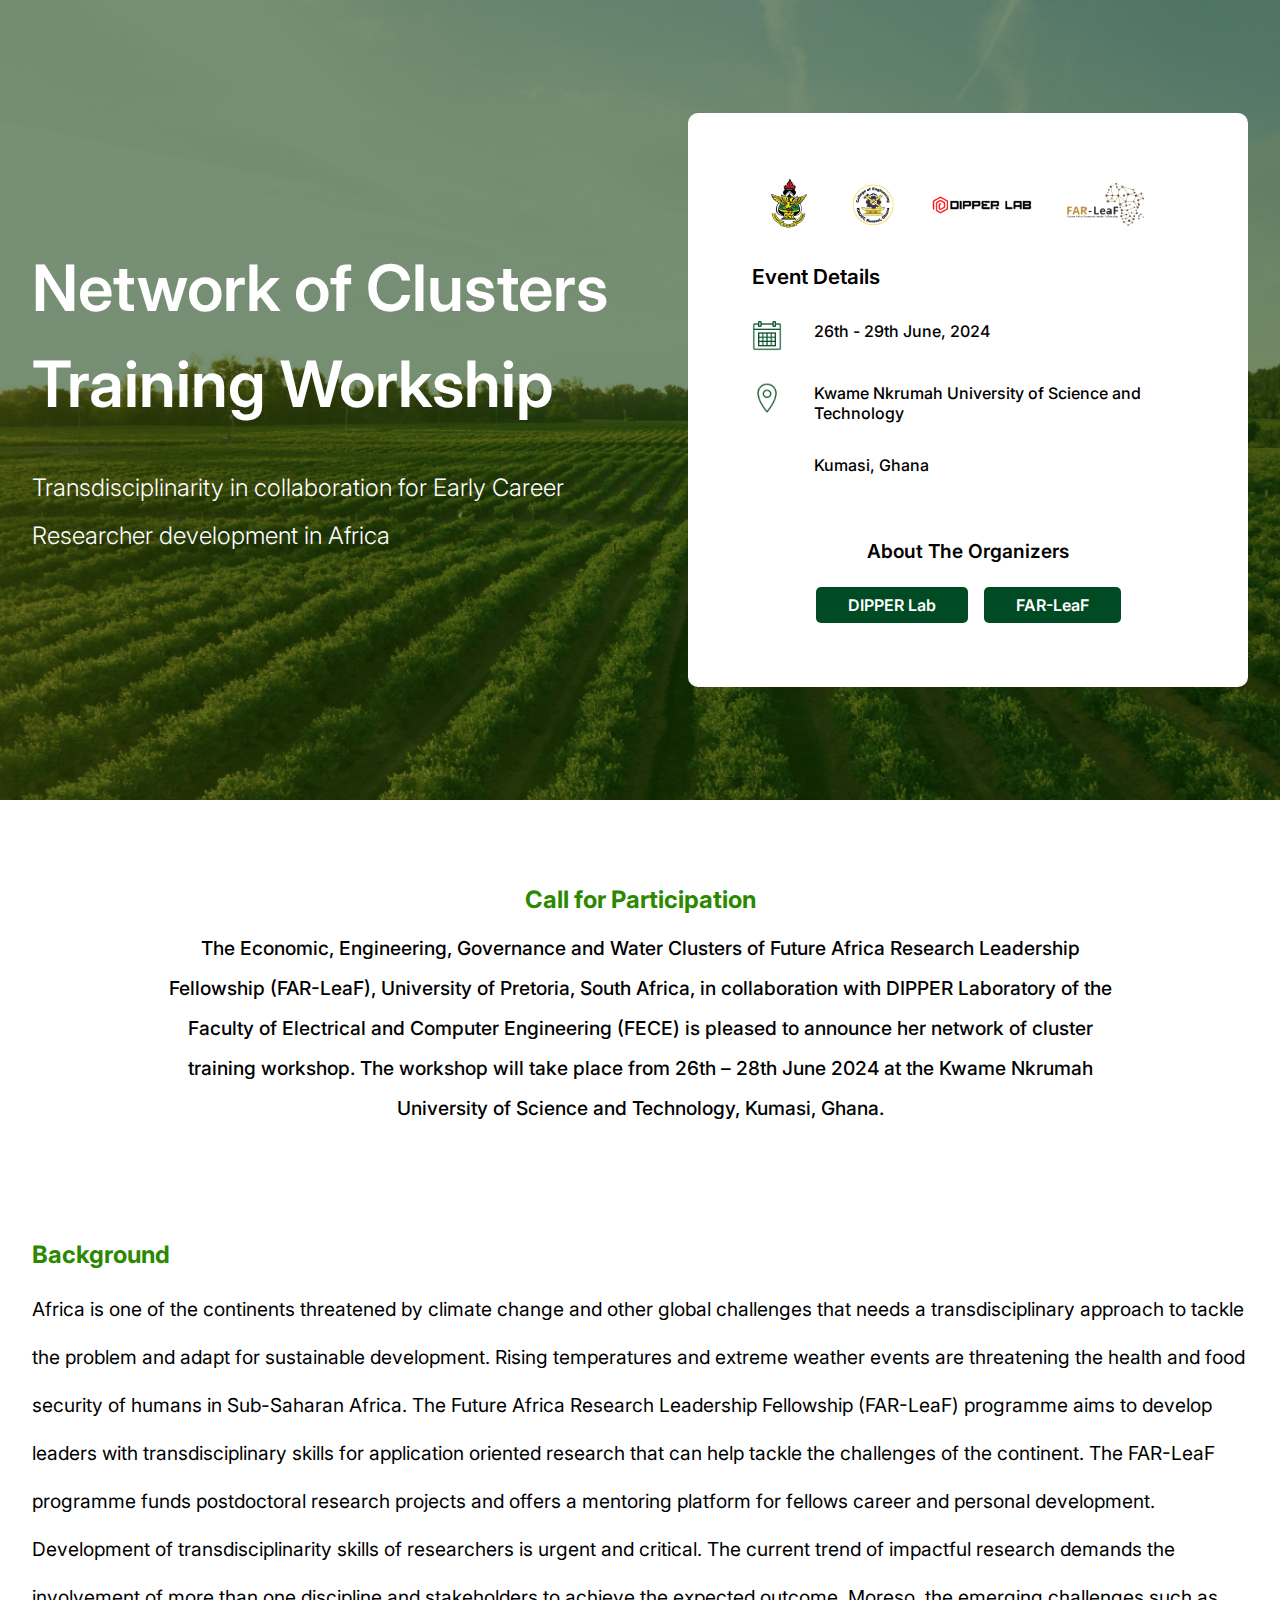
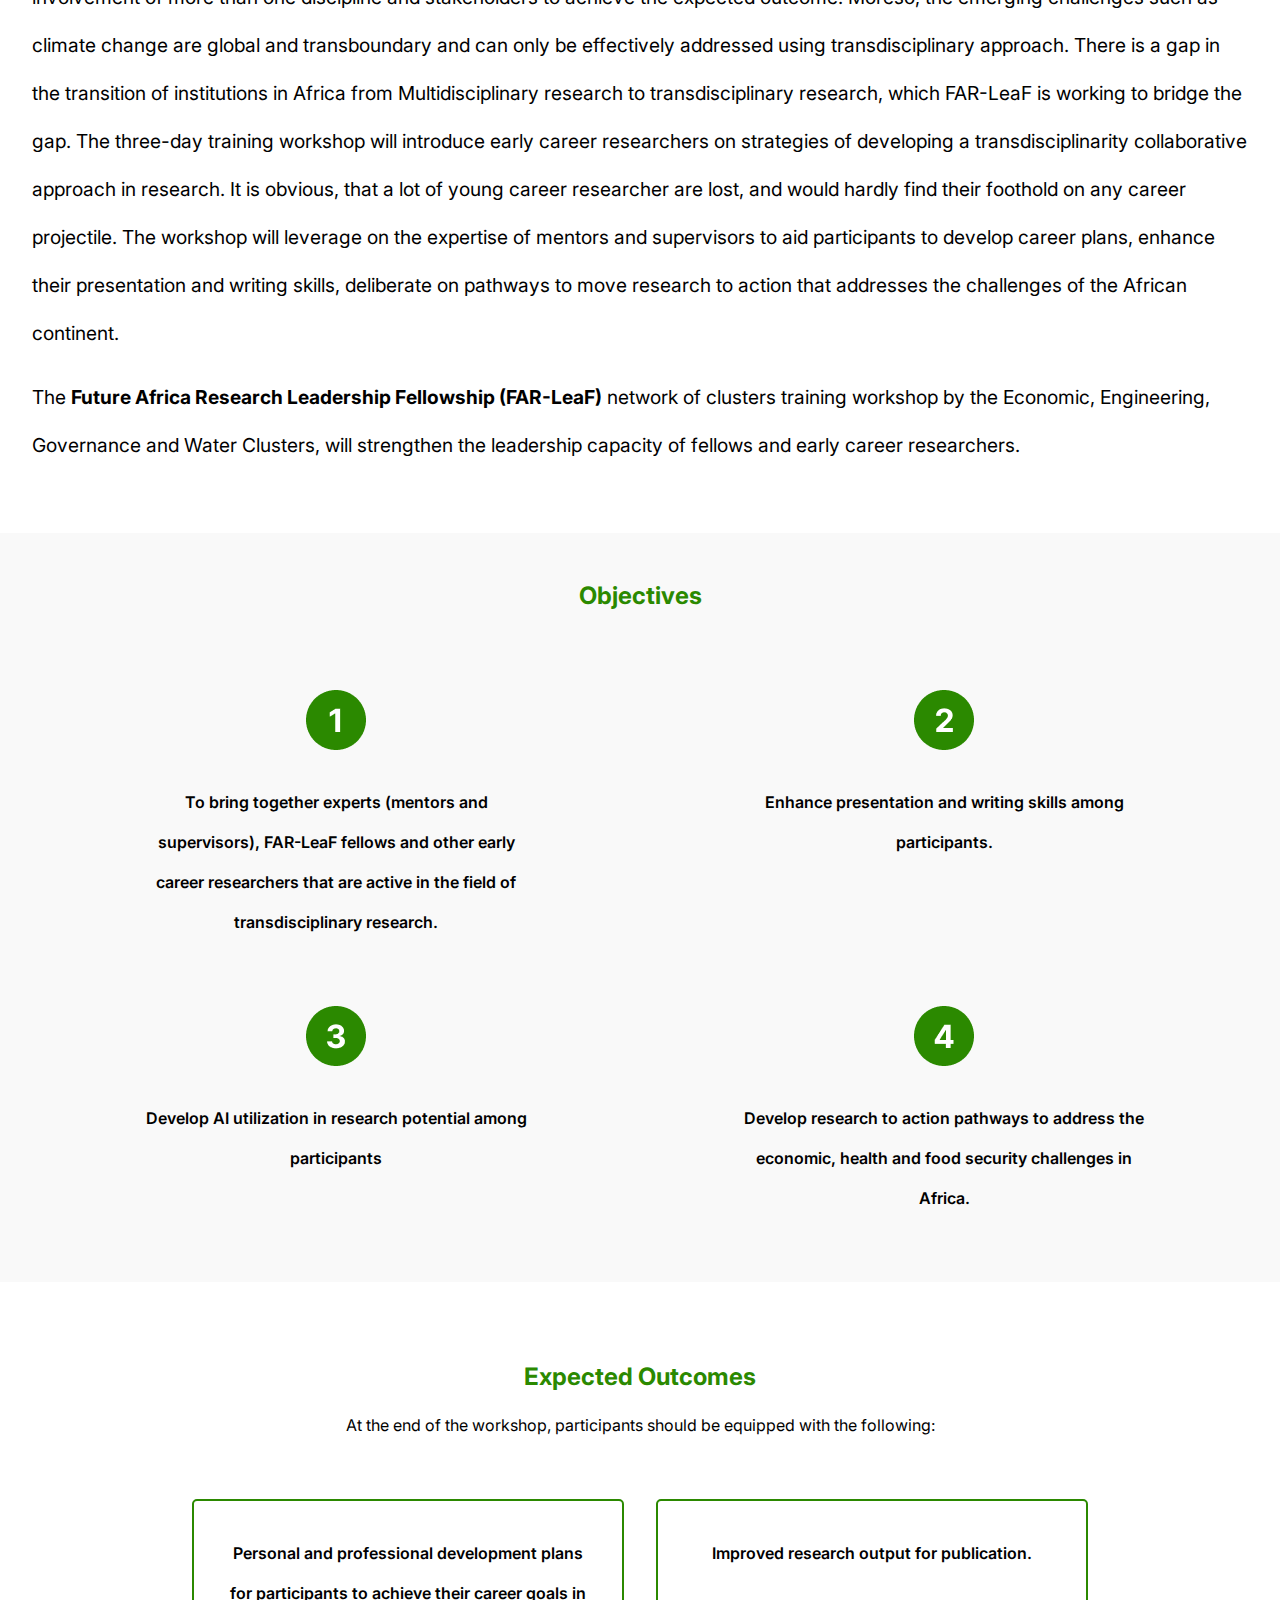
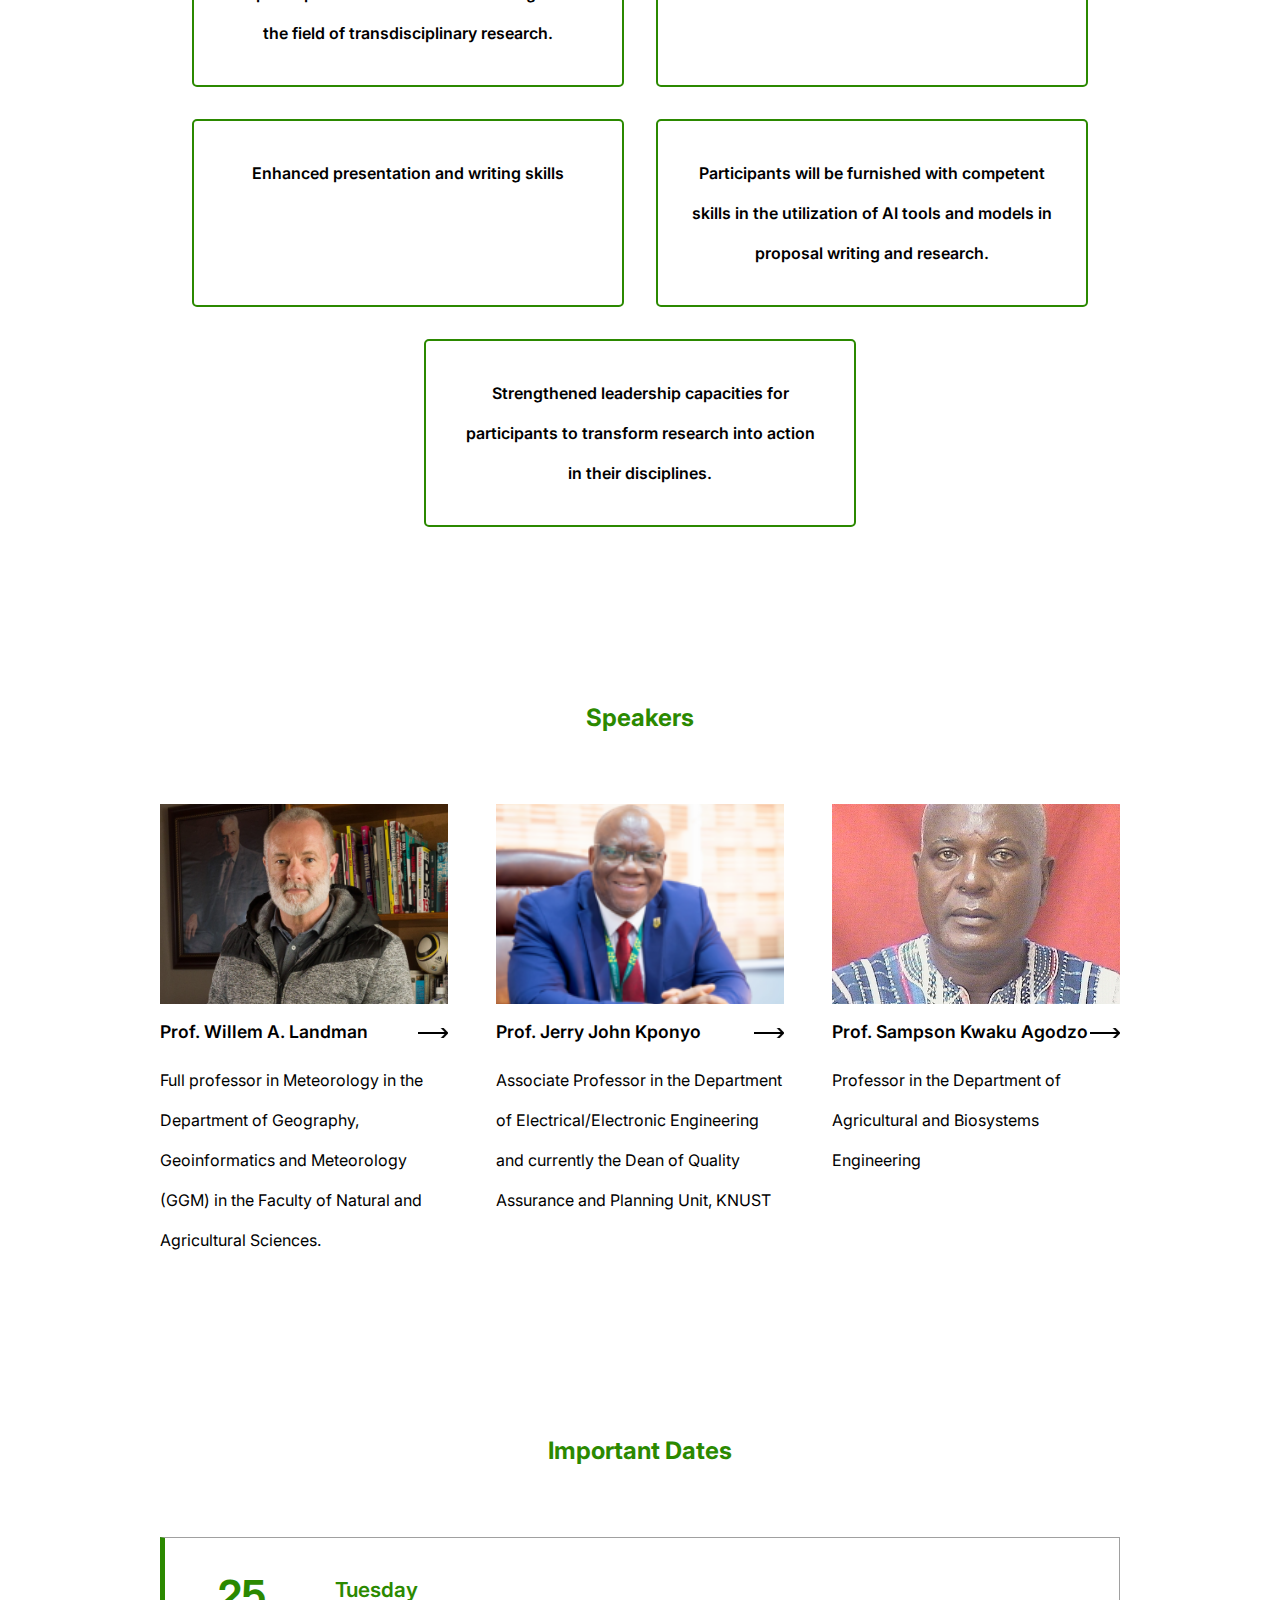
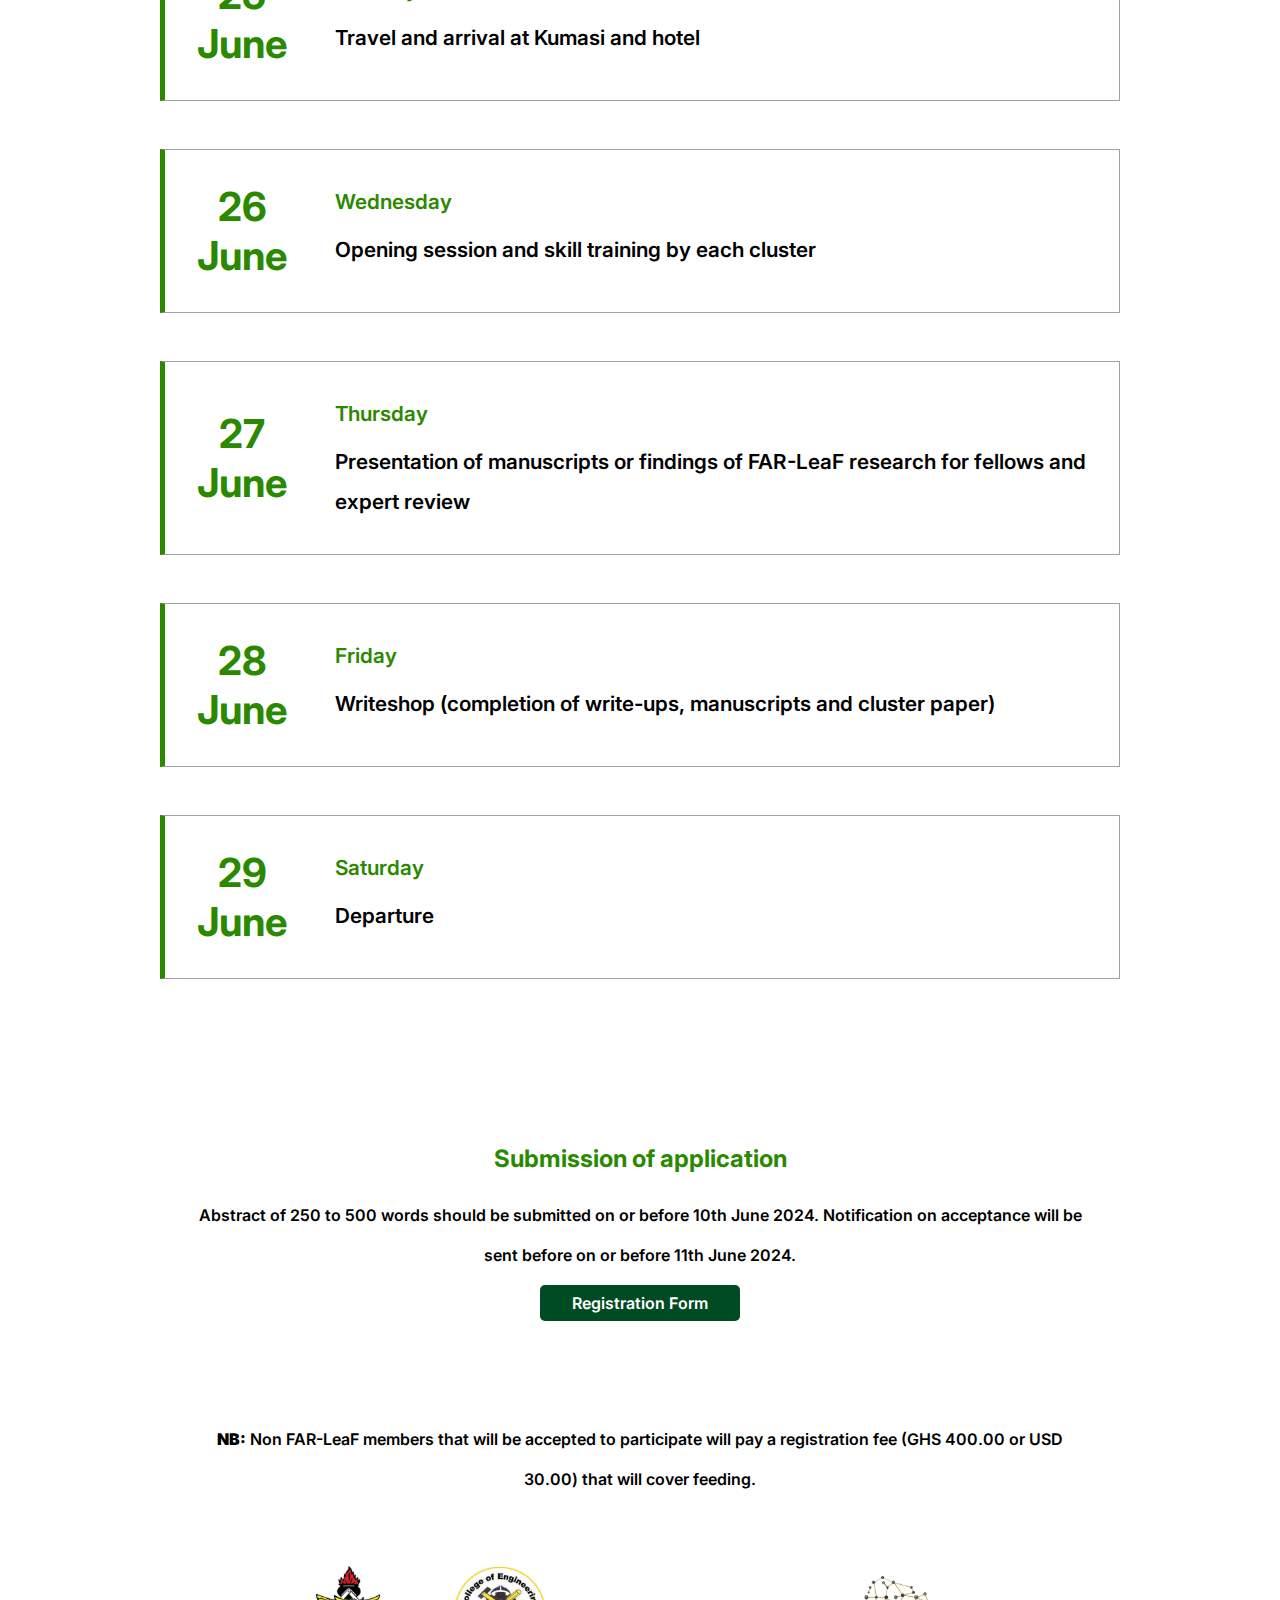
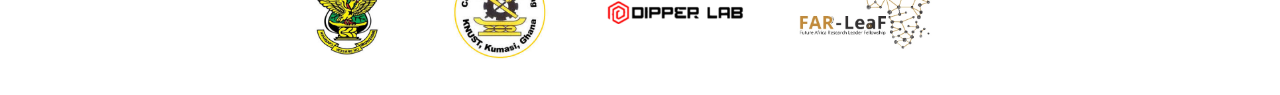
==== index.html @ de066c0f "changed name of files" ====
<!DOCTYPE html>
<html lang="en">
  <head>
    <meta charset="UTF-8" />
    <meta name="viewport" content="width=device-width, initial-scale=1.0" />
    <title>Network Of Clusters</title>
    <link rel="stylesheet" href="index.css" />
  </head>
  <body>
    <div id="first-prof-modal">
      <div class="prof-container">
        <button id="close-button">close</button>
        <div class="professor-info">
          <div class="professor-image-container">
            <img src="/assets/images/willem_landman 1.png" alt="professor-1" />
          </div>
          <div class="prof-info">
            <b>Professor Willem A. Landman</b>
            <span
              ><b>Email: </b
              ><a href="mailto:willem.landman@up.ac.za%u200B"
                >willem.landman@up.ac.za%u200B</a
              ></span
            >
            <span
              >Professor in Meteorology in the Department of Geography,
              Geoinformatics and Meteorology (GGM) in the Faculty of Natural and
              Agricultural Sciences</span
            >
          </div>
        </div>
        <div class="professor-about-info">
          <b>About</b>
          <span
            >Professor Willem Adolf Landman is a full professor in Meteorology
            in the Department of Geography, Geoinformatics and Meteorology (GGM)
            in the Faculty of Natural and Agricultural Sciences. He has worked
            in meteorology for more than three decades and has been associated
            with the Department as an extraordinary professor since 2005. Before
            joining the Department in 2016, he first served as Chief Scientist
            at the South African Weather Service, and then as Chief Researcher
            at the Council for Scientific and Industrial Research (CSIR). Since
            joining GGM, he has been the project leader or co-leader of the
            following: a National Research Foundation project (Global Change
            Grand Challenge) on knowledge application for the management of
            extreme climate events; an Alliance for Collaboration on Climate and
            Earth Systems Science (ACCESS) project investigating the
            predictability of seasonal anomalies for societal benefit; a Water
            Research Commission project on research-based assessment of
            integrated approaches to nature-based solutions, focusing on
            seasonal predictions system development for Vaal Dam management; an
            ACCESS-JST (Japan Science and Technology Agency) project on early
            warning systems for infectious diseases; and a Belmont Forum project
            addressing southern Africa’s hydro-economy and water security.</span
          >
          <span
            >Since joining the Department, he has published more than 30 journal
            papers and has been recognised by the NRF for his invaluable
            contribution to the development of operational seasonal forecasting
            in South and southern Africa. His work has impacted specific
            applications of seasonal forecasting, such as hydrology,
            agriculture, and health in the region. In 2017, he established an
            operational seasonal forecasting entity at UP called Seasonal
            Forecast Worx, through which seasonal forecasts for southern Africa
            are distributed. These forecasts include rainfall and temperature
            forecasts for the region, malaria forecasts for the Limpopo
            Province, dry-land crop-yield and rainfall forecasts for a number of
            farms in South Africa and Namibia, inflow forecasts for Lake Kariba,
            and downstream forecasts for the Vaal Dam. Monthly forecasts of El
            Niño and La Niña events are also provided and are included in the
            ensemble of El Niño-Southern Oscillation forecasts administered by
            the International Research Institute for Climate and Society, which
            is part of the Columbia Climate School in New York, USA.</span
          >
        </div>
      </div>
    </div>
    <div id="second-prof-modal">
      <div class="prof-container">
        <button id="close-button-1">close</button>
        <div class="professor-info">
          <div class="professor-image-container">
            <img
              src="/assets/images/Prof.-Kponyo-current-pic-1-200x200.png"
              alt="professor-2"
            />
          </div>
          <div class="prof-info">
            <b>Prof. Jerry John Kponyo</b>
            <span>
              Associate Professor in the Department of Electrical/Electronic
              Engineering</span
            >
          </div>
        </div>
        <div class="professor-about-info">
          <b>About</b>
          <span>
            Prof. Jerry John Kponyo is an Associate Professor in the Department
            of Electrical/Electronic Engineering and currently the Dean of
            Quality Assurance and Planning Unit, KNUST. He is the team leader of
            the College Innovation Center and previously served as the Head of
            the Electrical and Electronic Engineering Department of the College
            of Engineering. His research focuses on applying intelligent systems
            and computer models in the area of wireless communication to solve
            real-life problems. He has done research on applying artificial
            intelligence to Vehicular Ad hoc Networks, where knowledge of the
            behaviour of ants as they search for food is applied to solve a
            traffic problem. In the area of information dissemination in
            Vehicular Networks, he has developed a Minimum Spanning Tree
            clustering algorithm which substantially reduces the traffic
            overhead as far as information sharing in vehicles is concerned. He
            has worked on an emergency call routing scheme for disaster
            management in which he proposes an algorithm which gives priority to
            distressed calls from emergency situations and as a result reducing
            the response time in emergency situations.
          </span>
          <span>
            In the area of wireless communication, he has worked on the
            development of circularly polarized slot antennas for multiband
            applications. Together with other collaborators, he has worked on
            the possibility of using the orbital angular momentum of the EM wave
            for information transmission. The preliminary results have shown
            this to be possible and this has the potential of solving the
            problem of bandwidth limitation in the wireless band. His current
            works include precision agriculture using IoT, applying the Internet
            of Things (IoT) and Light Fidelity (LiFi) to Vehicular Networks as
            well as IoT security. He has published over forty research articles
            in refereed journals and conferences. He has also served on the
            Technical Planning Committee (TPC) of several reputable
            International Conferences. Prof. Kponyo has been a Visiting Lecturer
            on the MIS postgraduate programme in ESIGELEC France for the past
            three years. He is an active member of the Institution of Electrical
            and Electronic Engineers as well as the Ghana Institution of
            Engineers.
          </span>
        </div>
      </div>
    </div>
    <div id="third-prof-modal">
      <div class="prof-container">
        <button id="close-button-2">close</button>
        <div class="professor-info">
          <div class="professor-image-container">
            <img src="/assets/images/agodzo.jpg" alt="professor-3" />
          </div>
          <div class="prof-info">
            <b>Sampson Kwaku Agodzo</b>
            <span
              ><b>Email: </b
              ><a href="mailto:skagodzo7@usa.net">skagodzo7@usa.net</a></span
            >
            <span
              >Professor in the Department of Agricultural and Biosystems
              Engineering</span
            >
          </div>
        </div>
        <div class="professor-about-info">
          <b>About</b>
          <span
            >He holds a PhD in Agricultural Engineering and has more than 30
            years professional experience in a number of land and
            water/agro-environmental engineering projects where irrigation has
            been one of the key interventions. His expertise and skills cover a
            very broad spectrum including watershed management studies, design
            of small irrigation schemes, expert consultation on small-scale
            pumped irrigation and irrigation extension systems, irrigation water
            management training, land and water management training, rural
            infrastructure and research activities in irrigation, soil and water
            management, agro-hydrology and rural water supply. He has over 30
            years of teaching, research, extension and administrative experience
            in the Kwame Nkrumah University of Science and Technology (KNUST),
            Ghana and also in Polytechnic education. This resulted in several
            scientific publications. A full Professor and Fellow of the Ghana
            Institution of Engineers (FGhIE), he was a Vice President of the
            West Africa Regional Association of Irrigation and Drainage (RAID)
            and also served as the Treasurer and subsequently Secretary of the
            Ghana Society of Agricultural Engineering (GSAE). He has widely
            travelled on professional matters, including professional meetings
            and has consulted on a number of occasions for the FAO, WFP,
            EPA/World Bank, Ministry of Food and Agriculture, Ghana/DANIDA,
            UNOPS, NUFFIC/Govt. of Rwanda, IFAD and the Governments of Sierra
            Leone and Liberia. He headed the Wa Polytechnic, Ghana, as
            Polytechnic Principal/Rector between 01 July 2005 and 30 September
            2009, taking a sabbatical leave and subsequently leave of absence
            from KNUST.
          </span>
        </div>
      </div>
    </div>
    <div class="header-main-container">
      <div class="header-container">
        <div class="title-container">
          <span>Network of Clusters Training Workship</span>
          <span
            >Transdisciplinarity in collaboration for Early Career Researcher
            development in Africa</span
          >
        </div>
        <div class="event-details-main-container">
          <div class="logos-container">
            <img src="/assets/images/logos.jpg" alt="logos" />
          </div>
          <span class="event-details-title">Event Details</span>
          <div class="event-details-container">
            <div class="event-dates">
              <img src="/assets/icons/date.png" alt="date" />
              <span>26th - 29th June, 2024</span>
            </div>
            <div class="event-location">
              <img src="/assets/icons/location.png" alt="location" />
              <div class="event-locations">
                <span>Kwame Nkrumah University of Science and Technology</span>
                <span>Kumasi, Ghana</span>
              </div>
            </div>
            <div class="about-organizers-buttons-container">
              <span class="organizers-title">About The Organizers</span>
              <div class="about-organizers-buttons">
                <a href="https://dipperlab.knust.edu.gh/" target="_blank">
                  <button>DIPPER Lab</button>
                </a>
                <a
                  href="https://www.futureafrica.science/our-challenge-domains/far-leaf"
                  target="_blank"
                >
                  <button>FAR-LeaF</button>
                </a>
              </div>
            </div>
          </div>
        </div>
      </div>
    </div>
    <div class="call-for-participation-container">
      <b>Call for Participation</b>
      <span
        >The Economic, Engineering, Governance and Water Clusters of Future
        Africa Research Leadership Fellowship (FAR-LeaF), University of
        Pretoria, South Africa, in collaboration with DIPPER Laboratory of the
        Faculty of Electrical and Computer Engineering (FECE) is pleased to
        announce her network of cluster training workshop. The workshop will
        take place from 26th – 28th June 2024 at the Kwame Nkrumah University of
        Science and Technology, Kumasi, Ghana.</span
      >
    </div>
    <div class="background-info-container">
      <b class="background-title">Background</b>
      <span class="background-description"
        >Africa is one of the continents threatened by climate change and other
        global challenges that needs a transdisciplinary approach to tackle the
        problem and adapt for sustainable development. Rising temperatures and
        extreme weather events are threatening the health and food security of
        humans in Sub-Saharan Africa. The Future Africa Research Leadership
        Fellowship (FAR-LeaF) programme aims to develop leaders with
        transdisciplinary skills for application oriented research that can help
        tackle the challenges of the continent. The FAR-LeaF programme funds
        postdoctoral research projects and offers a mentoring platform for
        fellows career and personal development. Development of
        transdisciplinarity skills of researchers is urgent and critical. The
        current trend of impactful research demands the involvement of more than
        one discipline and stakeholders to achieve the expected outcome. Moreso,
        the emerging challenges such as climate change are global and
        transboundary and can only be effectively addressed using
        transdisciplinary approach. There is a gap in the transition of
        institutions in Africa from Multidisciplinary research to
        transdisciplinary research, which FAR-LeaF is working to bridge the gap.
        The three-day training workshop will introduce early career researchers
        on strategies of developing a transdisciplinarity collaborative approach
        in research. It is obvious, that a lot of young career researcher are
        lost, and would hardly find their foothold on any career projectile. The
        workshop will leverage on the expertise of mentors and supervisors to
        aid participants to develop career plans, enhance their presentation and
        writing skills, deliberate on pathways to move research to action that
        addresses the challenges of the African continent.</span
      >
      <span class="background-description"
        >The
        <b>Future Africa Research Leadership Fellowship (FAR-LeaF)</b>
        network of clusters training workshop by the Economic, Engineering,
        Governance and Water Clusters, will strengthen the leadership capacity
        of fellows and early career researchers.</span
      >
    </div>
    <div class="objectives-container">
      <b class="objectives-title">Objectives</b>
      <ul class="objectives">
        <li>
          <img src="/assets/icons/objective-1.png" alt="objective-1" />
          <span
            >To bring together experts (mentors and supervisors), FAR-LeaF
            fellows and other early career researchers that are active in the
            field of transdisciplinary research.</span
          >
        </li>
        <li>
          <img src="/assets/icons/objective-2.png" alt="objective-1" />
          <span
            >Enhance presentation and writing skills among participants.</span
          >
        </li>
        <li>
          <img src="/assets/icons/objective-3.png" alt="objective-1" />
          <span
            >Develop AI utilization in research potential among
            participants</span
          >
        </li>
        <li>
          <img src="/assets/icons/objective-4.png" alt="objective-1" />
          <span
            >Develop research to action pathways to address the economic, health
            and food security challenges in Africa.</span
          >
        </li>
      </ul>
    </div>
    <div class="outcomes-container">
      <b>Expected Outcomes</b>
      <span class="outcomes-short-description">
        At the end of the workshop, participants should be equipped with the
        following:</span
      >
      <ul class="expected-outcomes">
        <li>
          Personal and professional development plans for participants to
          achieve their career goals in the field of transdisciplinary research.
        </li>
        <li>Improved research output for publication.</li>
        <li>Enhanced presentation and writing skills</li>
        <li>
          Participants will be furnished with competent skills in the
          utilization of AI tools and models in proposal writing and research.
        </li>
        <li>
          Strengthened leadership capacities for participants to transform
          research into action in their disciplines.
        </li>
      </ul>
    </div>
    <div class="speakers-container">
      <b>Speakers</b>
      <ul>
        <li>
          <img src="/assets/images/willem_landman 1.png" alt="william" />
          <span class="prof-name-container" id="first-prof-modal-click">
            <span>Prof. Willem A. Landman</span
            ><span class="arrow-icon"
              ><img src="/assets/icons/Arrow.png" alt="arrow"
            /></span>
          </span>
          <span
            >Full professor in Meteorology in the Department of Geography,
            Geoinformatics and Meteorology (GGM) in the Faculty of Natural and
            Agricultural Sciences.</span
          >
        </li>
        <li>
          <img
            src="/assets/images/Prof.-Kponyo-current-pic-1-200x200.png"
            alt="william"
          />
          <span class="prof-name-container" id="second-prof-modal-click">
            <span>Prof. Jerry John Kponyo</span
            ><span class="arrow-icon"
              ><img src="/assets/icons/Arrow.png" alt="arrow"
            /></span>
          </span>
          <span
            >Associate Professor in the Department of Electrical/Electronic
            Engineering and currently the Dean of Quality Assurance and Planning
            Unit, KNUST
          </span>
        </li>
        <li>
          <img src="/assets/images/agodzo.jpg" alt="william" />
          <span class="prof-name-container" id="third-prof-modal-click">
            <span>Prof. Sampson Kwaku Agodzo</span
            ><span class="arrow-icon"
              ><img src="/assets/icons/Arrow.png" alt="arrow"
            /></span>
          </span>
          <span
            >Professor in the Department of Agricultural and Biosystems
            Engineering
          </span>
        </li>
      </ul>
    </div>
    <div class="important-dates-container">
      <b>Important Dates</b>
      <ul class="important-dates">
        <li>
          <div class="date"><span>25</span><span>June</span></div>
          <div class="day-and-info">
            <span>Tuesday</span>
            <span>Travel and arrival at Kumasi and hotel</span>
          </div>
        </li>
        <li>
          <div class="date"><span>26</span><span>June</span></div>
          <div class="day-and-info">
            <span>Wednesday</span>
            <span>Opening session and skill training by each cluster</span>
          </div>
        </li>
        <li>
          <div class="date"><span>27</span><span>June</span></div>
          <div class="day-and-info">
            <span>Thursday</span>
            <span
              >Presentation of manuscripts or findings of FAR-LeaF research for
              fellows and expert review</span
            >
          </div>
        </li>
        <li>
          <div class="date"><span>28</span><span>June</span></div>
          <div class="day-and-info">
            <span>Friday</span>
            <span
              >Writeshop (completion of write-ups, manuscripts and cluster
              paper)</span
            >
          </div>
        </li>
        <li>
          <div class="date"><span>29</span><span>June</span></div>
          <div class="day-and-info">
            <span>Saturday</span>
            <span>Departure</span>
          </div>
        </li>
      </ul>
    </div>
    <div class="form-submission-container">
      <b>Submission of application</b>
      <span
        >Abstract of 250 to 500 words should be submitted on or before 10th June
        2024. Notification on acceptance will be sent before on or before 11th
        June 2024.</span
      >
      <a
        href="https://docs.google.com/forms/d/e/1FAIpQLSeVXi3Tk7yWi8f36ruBeKjNI-Bhwfodkq-OZU5h8XSjfk4pLw/viewform?usp=sf_link"
      >
        <button>Registration Form</button>
      </a>
    </div>
    <div class="NB-description">
      <b>NB:</b>
      <span
        >Non FAR-LeaF members that will be accepted to participate will pay a
        registration fee (GHS 400.00 or USD 30.00) that will cover
        feeding.</span
      >
    </div>
    <div class="footer-logos-container">
      <img src="/assets/images/logos-big.png" alt="logos" />
    </div>
    <script src="index.js"></script>
  </body>
</html>
---- index.css ----
@import url('https://fonts.googleapis.com/css2?family=Inter:wght@100..900&display=swap');

* {
    margin: 0;
    padding: 0;
    box-sizing: border-box;
}

/* WebKit Browsers (Chrome, Safari, Edge) */
::-webkit-scrollbar {
    display: none;
}

body {
    font-family: "Inter", sans-serif;
}

button {
    font-family: inherit;
    cursor: pointer;
}

a {
    text-decoration: none;
    color: black;
}

:root {
    --button-color: #004B23;
    --main-font-color: #2B8900;
}

#first-prof-modal,
#second-prof-modal,
#third-prof-modal {
    width: 100%;
    height: 100vh;
    position: fixed;
    z-index: 5;
    background: #0000006a;
    backdrop-filter: blur(10px);
    display: flex;
    justify-content: center;
    align-items: center;
    display: none;
}

#close-button,
#close-button-1,
#close-button-2 {
    margin: 0rem auto 1rem auto;
    padding: .5rem 1rem;
    background-color: #890000;
    color: white;
    font-weight: 600;
    border: none;
    border-radius: 5px;
}

.prof-container {
    background-color: white;
    max-width: 60rem;
    width: 90%;
    max-height: 55rem;
    height: 95%;
    z-index: 10;
    padding: 2rem;
    border-radius: 5px;
}

.professor-image-container img {
    width: 350px;
    height: 250px;
    object-fit: cover;
}

.professor-info {
    display: flex;
    gap: 2rem;
    flex-direction: row;
}

.prof-info {
    display: flex;
    flex-direction: column;
    gap: 1rem;
    align-self: flex-end;
    line-height: 2.5rem;
}

.professor-about-info {
    display: flex;
    flex-direction: column;
    margin-top: 2rem;
    gap: .5rem;
    line-height: 2.5rem;
    overflow-y: auto;
    height: 60%;
}

.header-main-container {
    background-image: url(/assets/images/background-image.png);
    width: 100%;
    height: 50rem;
    background-size: cover;
    padding: 2rem;

}

.header-container {
    display: flex;
    align-items: center;
    justify-content: space-between;
    height: 100%;
    max-width: 100rem;
    width: 100%;
    gap: 2rem;
    margin: 0 auto;
}

.title-container {
    display: flex;
    flex-direction: column;
    gap: 2rem;
    width: 50%;
}

.title-container span:first-child {
    font-size: 4rem;
    line-height: 6rem;
    font-weight: 600;
    color: white;
}

.title-container span:nth-child(2) {
    color: white;
    font-size: 1.5rem;
    font-weight: 300;
    line-height: 3rem;
}

.event-details-main-container {
    max-width: 35rem;
    width: 100%;
    background-color: white;
    padding: 4rem;
    border-radius: 10px;
    display: flex;
    flex-direction: column;
    gap: 2rem;
}

.event-details-container {
    width: 100%;
    display: flex;
    flex-direction: column;
    gap: 2rem;
}

.logos-container {
    display: flex;
    width: 100%;
    justify-content: center;
}

.event-details-title {
    font-size: 1.3rem;
    font-weight: 600;
    justify-self: flex-start;
}

.event-location,
.event-dates {
    display: flex;
    gap: 2rem;
    font-weight: 500;
}

.event-dates img,
.event-location img {
    width: 30px;
    height: 30px;
}

.event-locations {
    display: flex;
    flex-direction: column;
    gap: 2rem;
}

.about-organizers-buttons-container {
    margin-top: 2rem;
    width: 100%;
    display: flex;
    flex-direction: column;
    align-items: center;
    gap: 1.5rem;
}

.about-organizers-buttons-container button,
.form-submission-container button {
    padding: .5rem 2rem;
    font-size: 1rem;
    font-weight: 600;
    color: white;
    background-color: var(--button-color);
    border: none;
    border-radius: 5px;
}

.organizers-title {
    font-weight: 600;
    font-size: 1.2rem;
}

.about-organizers-buttons {
    display: flex;
    gap: 1rem;
}

/*Call for Participants*/
.call-for-participation-container {
    display: flex;
    flex-direction: column;
    max-width: 65rem;
    padding: 2rem;
    width: 100%;
    align-items: center;
    margin: 3rem auto;
    text-align: center;
    line-height: 2.5rem;
    font-size: 1.2rem;
}

.call-for-participation-container b,
.outcomes-container b,
.speakers-container b,
.important-dates-container b,
.form-submission-container b,
.professor-about-info b {
    font-size: 1.5rem;
    color: var(--main-font-color);
    margin-bottom: .5rem;
}

.call-for-participation-container span:last-child {
    font-weight: 500;
}

/*Background*/
.background-info-container {
    max-width: 80rem;
    width: 100%;
    padding: 2rem;
    display: flex;
    flex-direction: column;
    gap: 1rem;
    margin: 0 auto;
}

.background-title {
    font-size: 1.5rem;
    color: var(--main-font-color);
}

.background-description {
    font-size: 1.2rem;
    line-height: 3rem;
}

.objectives-container {
    margin: 2rem auto;
    width: 100%;
    padding: 3rem;
    display: flex;
    flex-direction: column;
    align-items: center;
    gap: 1rem;
    background-color: #F9F9F9;
}

.objectives-title {
    font-size: 1.5rem;
    color: var(--main-font-color);
}

.objectives-container ul {
    max-width: 80rem;
    width: 100%;
    list-style: none;
    display: grid;
    grid-template-columns: 1fr 1fr;
    gap: 2rem;
    margin-top: 3rem;
    justify-content: center;
}

.objectives-container ul li {
    padding: 1rem;
    display: flex;
    align-items: center;
    justify-self: center;
    flex-direction: column;
    gap: 2rem;
    max-width: 27rem;
    width: 100%;
    text-align: center;
    line-height: 2.5rem;
    font-weight: 600;
}

.outcomes-container {
    margin: 2rem auto;
    width: 100%;
    padding: 3rem;
    display: flex;
    flex-direction: column;
    align-items: center;
    gap: 1rem;
}

.outcomes-container ul {
    max-width: 60rem;
    width: 100%;
    list-style: none;
    display: grid;
    grid-template-columns: auto auto;
    justify-content: center;
    gap: 2rem;
    margin: 3rem auto;
}

.outcomes-container ul li {
    padding: 2rem;
    max-width: 27rem;
    width: 100%;
    text-align: center;
    line-height: 2.5rem;
    font-weight: 600;
    border: 2px solid var(--main-font-color);
    border-radius: 5px;
}

.outcomes-container ul li:last-child {
    grid-column: 1 / -1;
    justify-self: center
}

;

.outcomes-short-description {
    font-weight: 600;
}

.speakers-container {
    margin: 2rem auto;
    width: 100%;
    padding: 3rem;
    display: flex;
    flex-direction: column;
    align-items: center;
    gap: 1rem;
}

.speakers-container ul {
    max-width: 60rem;
    width: 100%;
    list-style: none;
    display: grid;
    grid-template-columns: 1fr 1fr 1fr;
    justify-content: center;
    gap: 3rem;
    margin: 3rem auto;
}

.speakers-container ul li {
    display: flex;
    flex-direction: column;
    gap: .5rem;
    line-height: 2.5rem;
    max-width: 19rem;
    width: 100%;
}

.speakers-container ul li img:nth-child(1) {
    max-width: 300px;
    width: 100%;
    height: 200px;
    object-fit: cover;
}

.arrow-icon img {
    width: 30px !important;
    height: 10px !important;
}

.speakers-container ul li .prof-name-container {
    display: flex;
    justify-content: space-between;
    font-size: 1.1rem;
    font-weight: 600;
    align-items: center;
    cursor: pointer;
}

.important-dates-container {
    margin: 2rem auto;
    width: 100%;
    padding: 3rem;
    display: flex;
    flex-direction: column;
    align-items: center;
    gap: 1rem;
}

.important-dates-container ul {
    max-width: 60rem;
    width: 100%;
    list-style: none;
    display: flex;
    flex-direction: column;
    gap: 3rem;
    margin: 3rem auto;
}

.important-dates-container ul li {
    border-left: 5px solid var(--main-font-color);
    border-top: 1px solid #A0A0A0;
    border-right: 1px solid #A0A0A0;
    border-bottom: 1px solid #A0A0A0;
    padding: 2rem;
    display: flex;
    gap: 3rem;
}

.date {
    font-weight: 700;
    display: flex;
    flex-direction: column;
    font-size: 2.5rem;
    color: var(--main-font-color);
    align-items: center;
    justify-content: center;
}

.day-and-info {
    display: flex;
    flex-direction: column;
    gap: .5rem;
}

.day-and-info span {
    font-weight: 600;
    font-size: 1.3rem;
    line-height: 2.5rem;
}

.day-and-info span:first-child {
    color: var(--main-font-color);
}

.form-submission-container {
    max-width: 60rem;
    width: 100%;
    display: flex;
    flex-direction: column;
    align-items: center;
    margin: 2rem auto;
    line-height: 2.5rem;
    text-align: center;
    gap: .5rem;
    padding: 2rem;
}

.form-submission-container span {
    font-weight: 600;
}

.NB-description {
    max-width: 60rem;
    width: 100%;
    margin: 0rem auto 2rem auto;
    line-height: 2.5rem;
    font-weight: 600;
    text-align: center;
    gap: .5rem;
    padding: 2rem;
}

.footer-logos-container {
    margin-bottom: 2rem;
    display: flex;
    justify-content: center;
}

.footer-logos-container img {
    height: 100px;
}

/*Responsiveness*/
/*Tablet*/
@media (max-width:1200px) {
    .header-main-container {
        padding-bottom: 4rem;
        height: auto;
    }

    .header-container {
        display: flex;
        flex-direction: column;
    }

    .title-container {
        text-align: center;
        width: 80%;
    }

    .speakers-container ul {
        display: flex;
        flex-wrap: wrap;
        align-items: start;
    }
}

@media (max-width:1000px) {
    .title-container span:first-child {
        font-size: 3, 5rem;
    }

    .title-container span:nth-child(2) {
        font-size: 1.5rem;
    }

    .call-for-participation-container b,
    .outcomes-container b,
    .speakers-container b,
    .important-dates-container b,
    .form-submission-container b,
    .professor-about-info b,
    .background-title,
    .objectives-title {
        font-size: 1.2rem;
    }

    .event-details-title {
        font-size: 1.2rem;
    }

    .event-details-container {
        font-size: 1rem;
    }

    .about-organizers-buttons-container button,
    .form-submission-container button {
        font-size: .9rem;
    }

    .call-for-participation-container span,
    .background-description,
    .objectives span,
    .expected-outcomes li,
    .prof-name-container span:first-child {
        font-size: 1rem;
    }

    .date {
        font-size: 2rem;
    }

    .day-and-info span {
        font-size: 1rem;
    }

    .footer-logos-container {
        width: 100%;
        padding: 2rem;
        margin: auto;
    }

    .logos-container {
        width: 100%;
    }

    .footer-logos-container img {
        max-width: 500px;
        width: 100%;
        height: 100%;
    }

    .logos-container img {
        max-width: 400px;
        width: 100%;
        height: 100%;
    }

    .objectives,
    .expected-outcomes {
        display: flex !important;
        flex-wrap: wrap;
    }

    .prof-container {
        display: flex;
        flex-direction: column;
        overflow-y: scroll;
    }
.professor-about-info{
    overflow:unset;
}
    .professor-info {
        display: flex;
        flex-direction: column;
    }

    .prof-info {
        align-self: baseline;
    }

    .professor-image-container img {
        max-width: 300px;
        width: 100%;
        object-fit: cover;
    }
}

@media (max-width:700px) {
    .professor-info {
        display: flex;
        flex-direction: column;
        align-items: center;
    }
}

@media (max-width:500px) {
    .about-organizers-buttons {
        flex-direction: column;
        text-align: center;
    }

}

@media (max-width:460px) {
    .important-dates li {
        flex-direction: column;
        text-align: center;
    }

    .outcomes-container {
        text-align: center;
    }

    .outcomes-short-description {
        line-height: 2.5rem;
    }

    .event-details-container {
        text-align: center;
    }

    .event-location,
    .event-dates {
        display: flex;
        gap: .6rem;
        font-size: .9rem;
        text-align: left;
    }

    .event-dates img,
    .event-location img {
        width: 20px;
        height: 20px;
    }

    .about-organizers-buttons {
        width: 100%;
        gap: .5rem;
    }

    .event-details-main-container {
        padding: 2rem;
    }

    .event-details-title,
    .organizers-title {
        font-size: 1rem;
    }

    .title-container span:first-child {
        font-size: 2.7rem;
    }
}
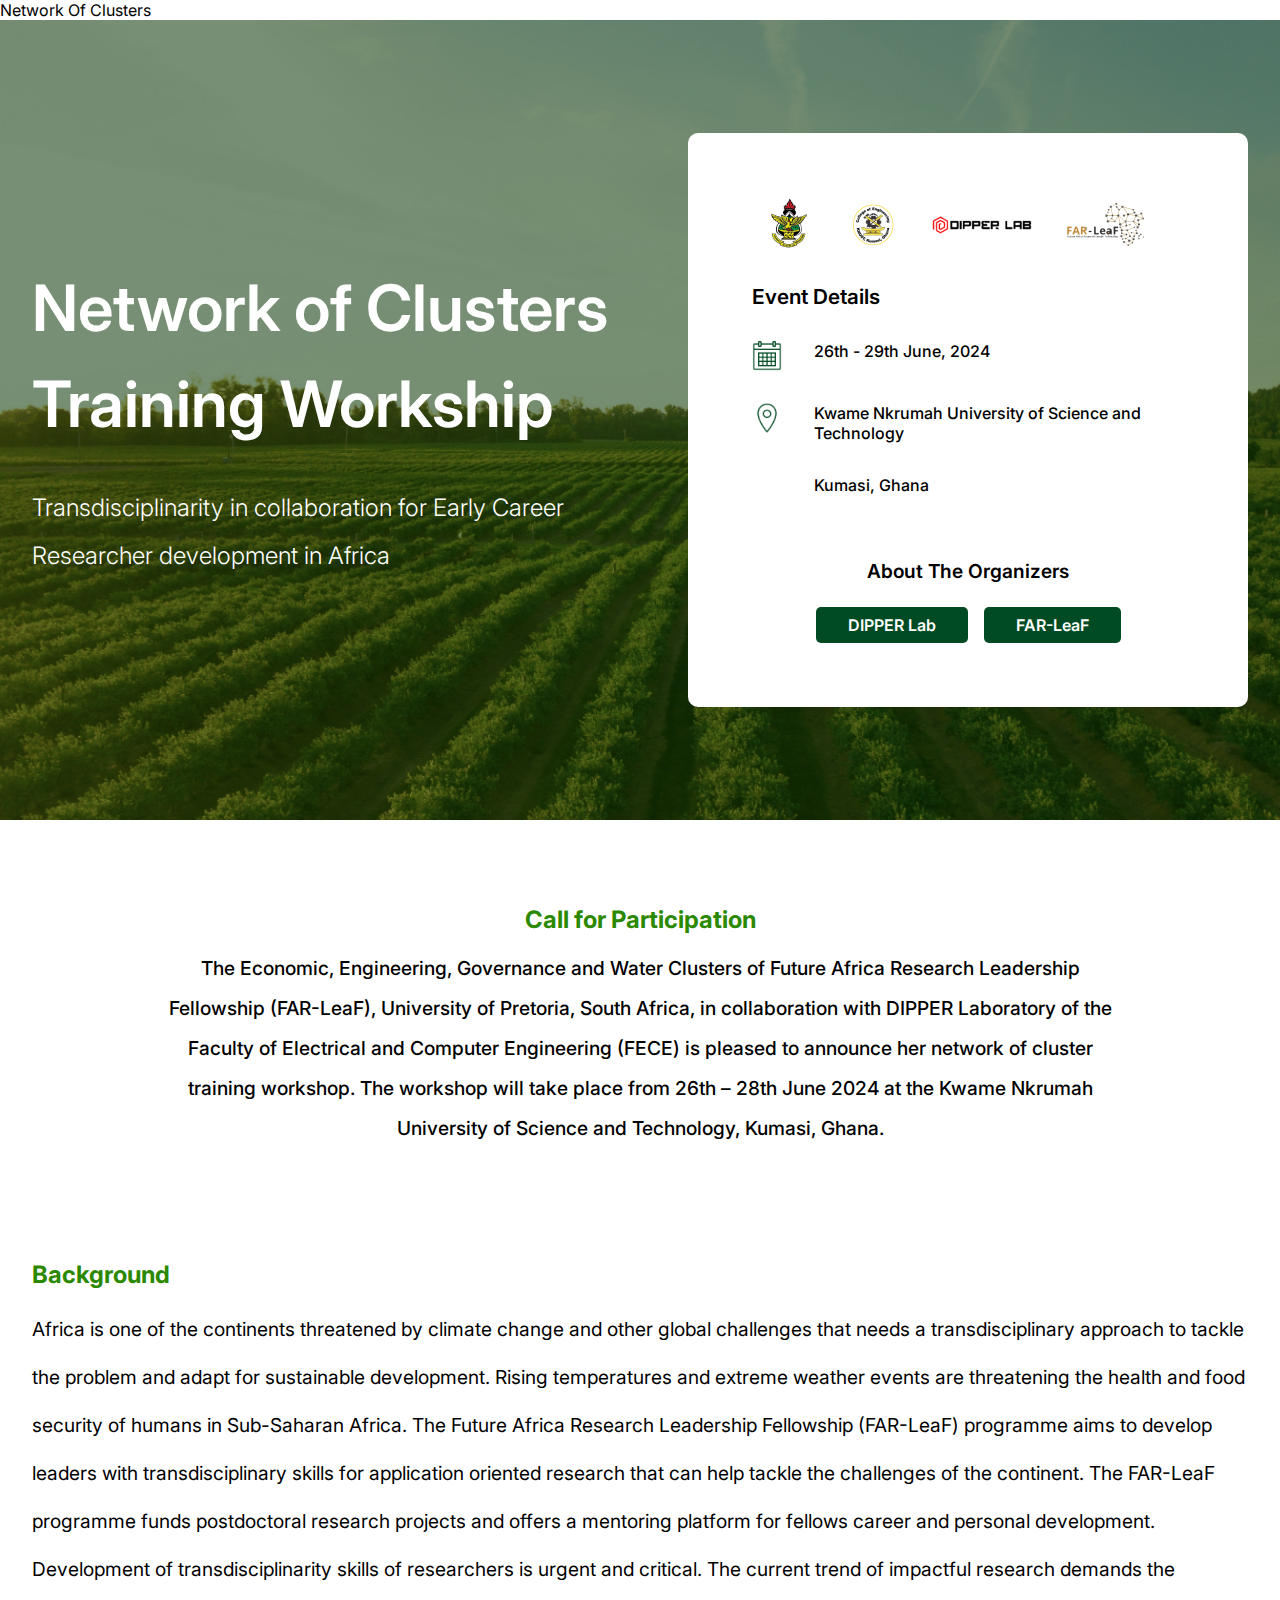
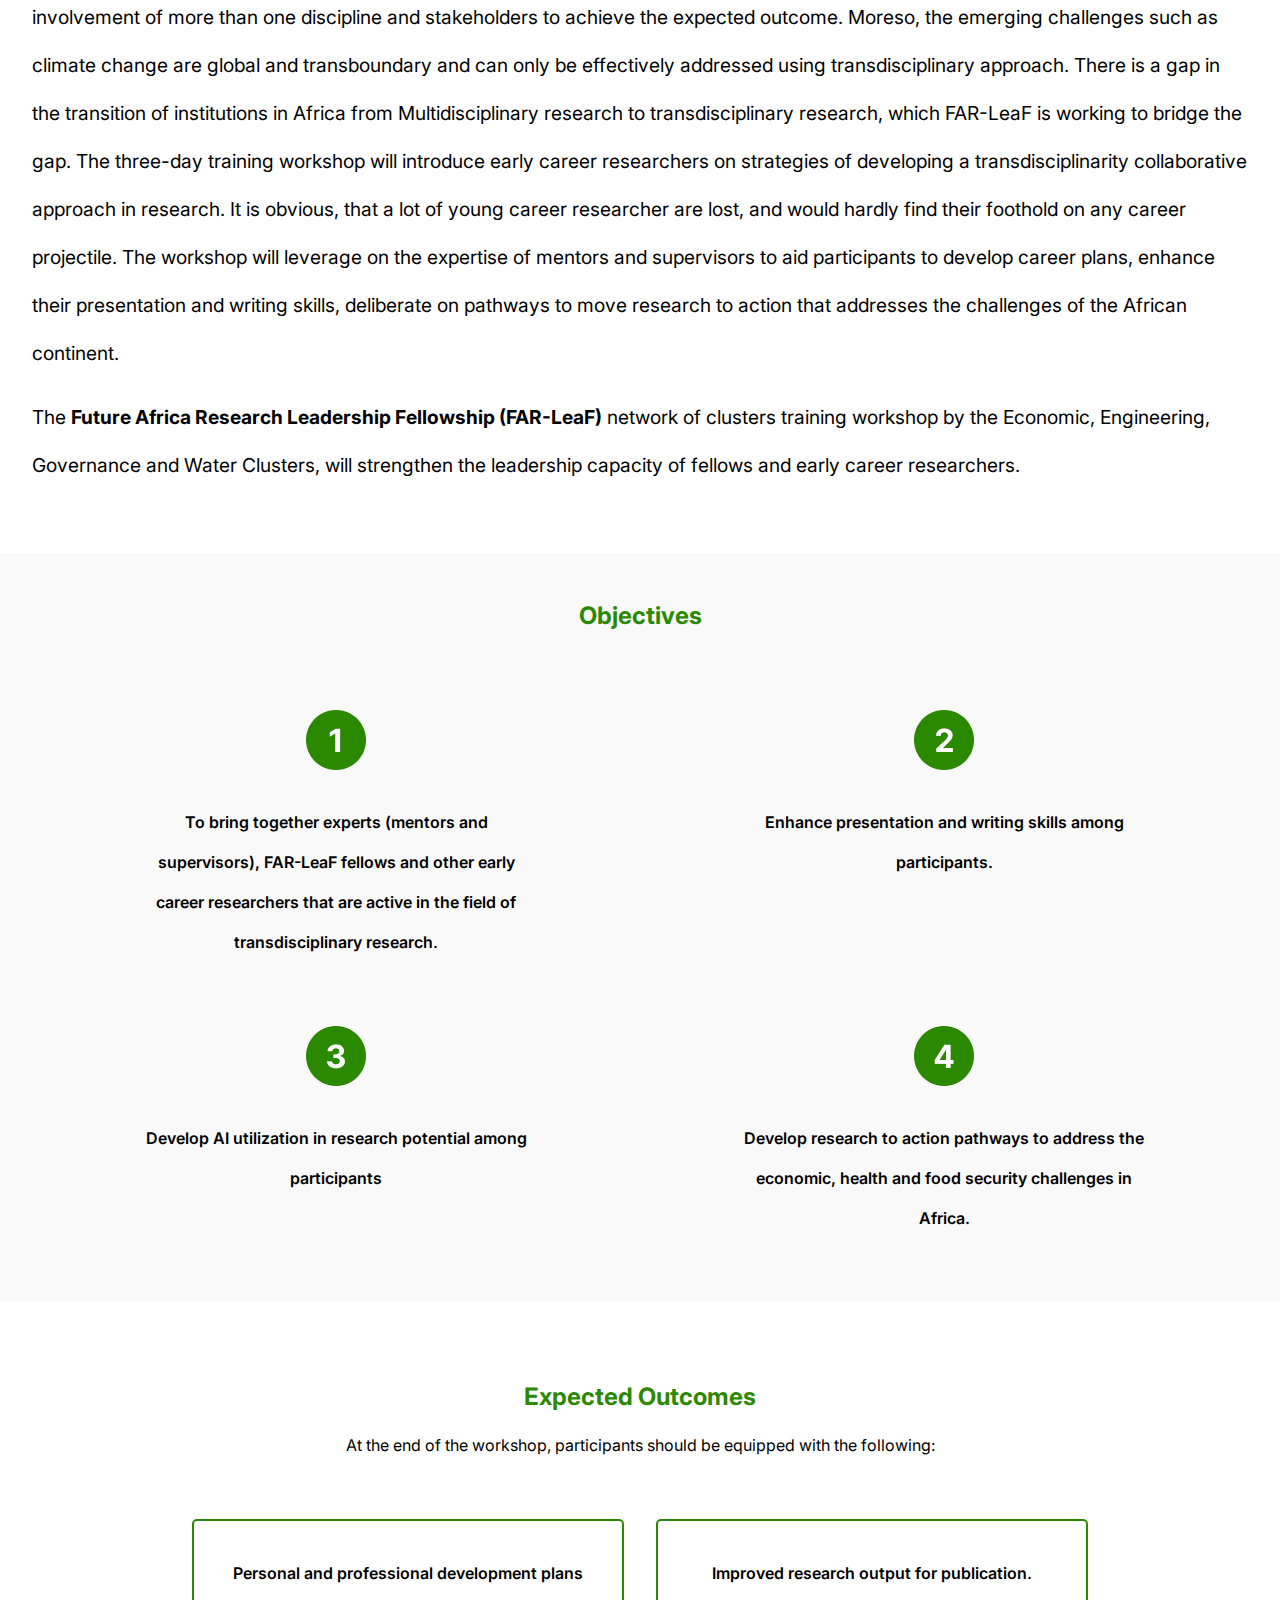
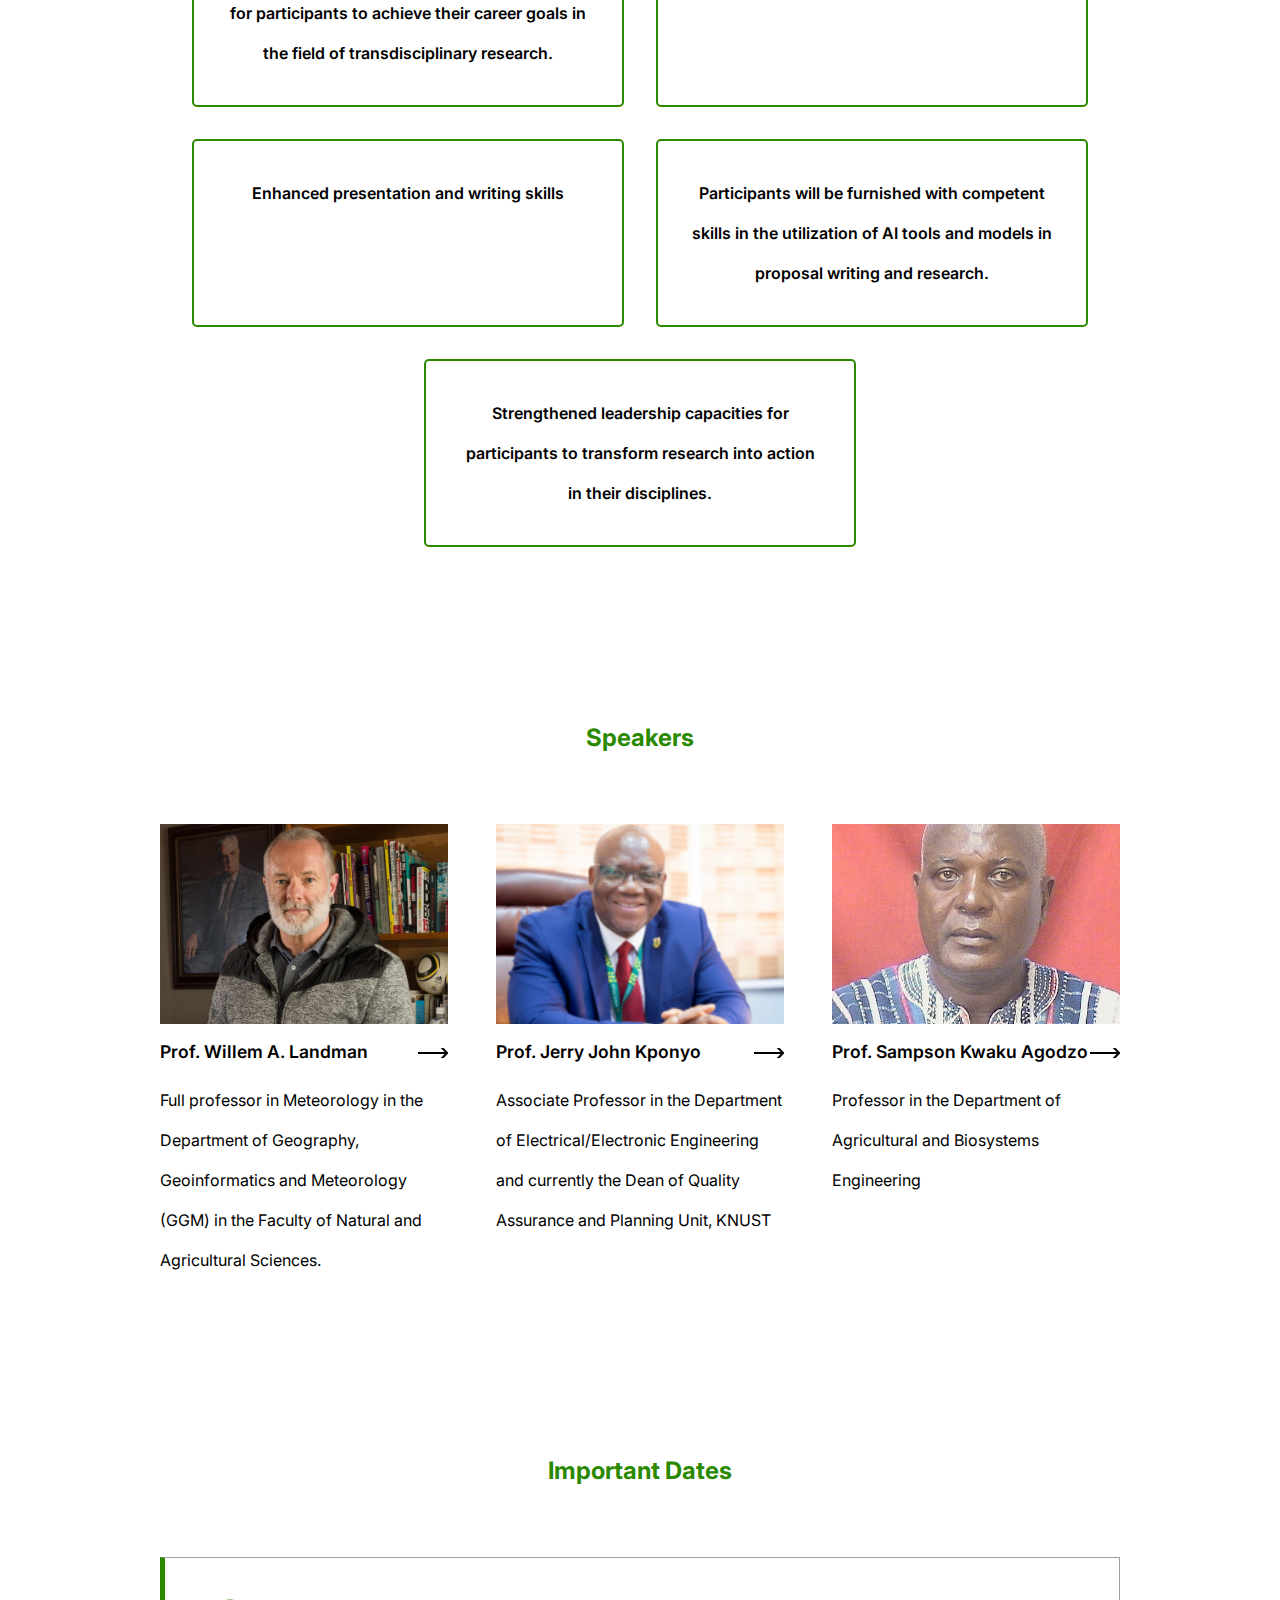
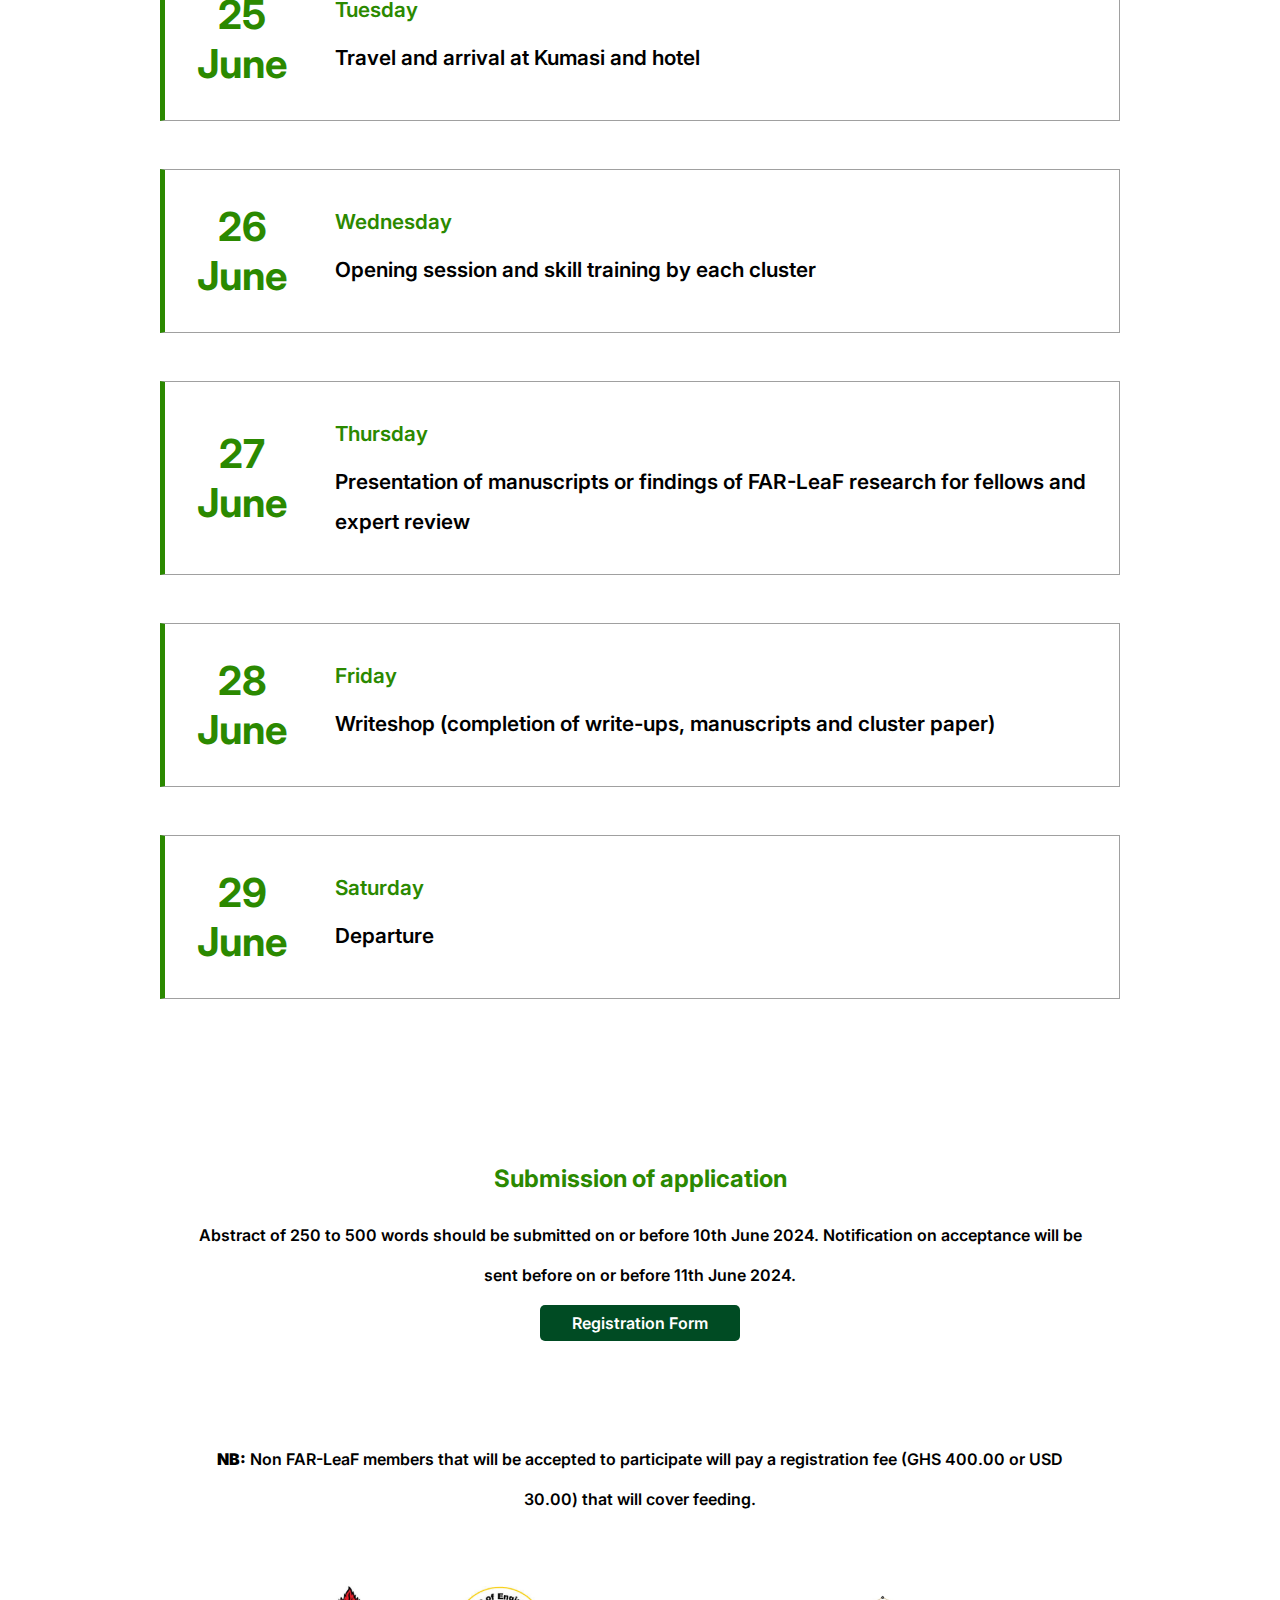
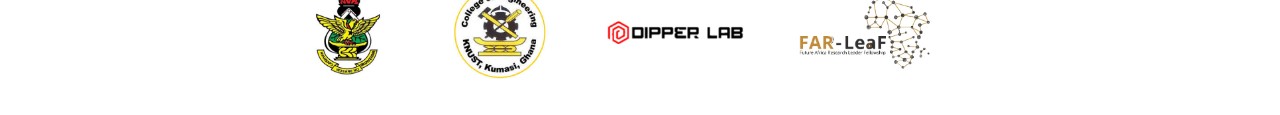
==== commit 4f8c3014: "added logo to tab name" ====
--- a/index.html
+++ b/index.html
@@ -3,16 +3,19 @@
   <head>
     <meta charset="UTF-8" />
     <meta name="viewport" content="width=device-width, initial-scale=1.0" />
+    <link rel="icon" href="assets/icons/logo_icon.png"
     <title>Network Of Clusters</title>
     <link rel="stylesheet" href="index.css" />
   </head>
   <body>
-    <div id="first-prof-modal">
+    <div id="first-prof-modal" class="modal">
       <div class="prof-container">
-        <button id="close-button">close</button>
+        <div class="close-button">
+          <button id="close-button">close</button>
+        </div>
         <div class="professor-info">
           <div class="professor-image-container">
-            <img src="/assets/images/willem_landman 1.png" alt="professor-1" />
+            <img src="assets/images/willem_landman 1.png" alt="professor-1" />
           </div>
           <div class="prof-info">
             <b>Professor Willem A. Landman</b>
@@ -75,13 +78,15 @@
         </div>
       </div>
     </div>
-    <div id="second-prof-modal">
+    <div id="second-prof-modal" class="modal">
       <div class="prof-container">
-        <button id="close-button-1">close</button>
+        <div class="close-button">
+          <button id="close-button-1">close</button>
+        </div>
         <div class="professor-info">
           <div class="professor-image-container">
             <img
-              src="/assets/images/Prof.-Kponyo-current-pic-1-200x200.png"
+              src="assets/images/Prof.-Kponyo-current-pic-1-200x200.png"
               alt="professor-2"
             />
           </div>
@@ -137,12 +142,14 @@
         </div>
       </div>
     </div>
-    <div id="third-prof-modal">
+    <div id="third-prof-modal" class="modal">
       <div class="prof-container">
-        <button id="close-button-2">close</button>
+       <div class="close-button">
+          <button id="close-button-2">close</button>
+        </div>
         <div class="professor-info">
           <div class="professor-image-container">
-            <img src="/assets/images/agodzo.jpg" alt="professor-3" />
+            <img src="assets/images/agodzo.jpg" alt="professor-3" />
           </div>
           <div class="prof-info">
             <b>Sampson Kwaku Agodzo</b>
@@ -189,7 +196,10 @@
         </div>
       </div>
     </div>
-    <div class="header-main-container">
+    <div
+      class="header-main-container"
+      style="background-image: url(assets/images/background-image.png)"
+    >
       <div class="header-container">
         <div class="title-container">
           <span>Network of Clusters Training Workship</span>
@@ -200,16 +210,16 @@
         </div>
         <div class="event-details-main-container">
           <div class="logos-container">
-            <img src="/assets/images/logos.jpg" alt="logos" />
+            <img src="assets/images/logos.jpg" alt="logos" />
           </div>
           <span class="event-details-title">Event Details</span>
           <div class="event-details-container">
             <div class="event-dates">
-              <img src="/assets/icons/date.png" alt="date" />
+              <img src="assets/icons/date.png" alt="date" />
               <span>26th - 29th June, 2024</span>
             </div>
             <div class="event-location">
-              <img src="/assets/icons/location.png" alt="location" />
+              <img src="assets/icons/location.png" alt="location" />
               <div class="event-locations">
                 <span>Kwame Nkrumah University of Science and Technology</span>
                 <span>Kumasi, Ghana</span>
@@ -287,7 +297,7 @@
       <b class="objectives-title">Objectives</b>
       <ul class="objectives">
         <li>
-          <img src="/assets/icons/objective-1.png" alt="objective-1" />
+          <img src="assets/icons/objective-1.png" alt="objective-1" />
           <span
             >To bring together experts (mentors and supervisors), FAR-LeaF
             fellows and other early career researchers that are active in the
@@ -295,20 +305,20 @@
           >
         </li>
         <li>
-          <img src="/assets/icons/objective-2.png" alt="objective-1" />
+          <img src="assets/icons/objective-2.png" alt="objective-1" />
           <span
             >Enhance presentation and writing skills among participants.</span
           >
         </li>
         <li>
-          <img src="/assets/icons/objective-3.png" alt="objective-1" />
+          <img src="assets/icons/objective-3.png" alt="objective-1" />
           <span
             >Develop AI utilization in research potential among
             participants</span
           >
         </li>
         <li>
-          <img src="/assets/icons/objective-4.png" alt="objective-1" />
+          <img src="assets/icons/objective-4.png" alt="objective-1" />
           <span
             >Develop research to action pathways to address the economic, health
             and food security challenges in Africa.</span
@@ -343,11 +353,11 @@
       <b>Speakers</b>
       <ul>
         <li>
-          <img src="/assets/images/willem_landman 1.png" alt="william" />
+          <img src="assets/images/willem_landman 1.png" alt="william" />
           <span class="prof-name-container" id="first-prof-modal-click">
             <span>Prof. Willem A. Landman</span
             ><span class="arrow-icon"
-              ><img src="/assets/icons/Arrow.png" alt="arrow"
+              ><img src="assets/icons/Arrow.png" alt="arrow"
             /></span>
           </span>
           <span
@@ -358,13 +368,13 @@
         </li>
         <li>
           <img
-            src="/assets/images/Prof.-Kponyo-current-pic-1-200x200.png"
+            src="assets/images/Prof.-Kponyo-current-pic-1-200x200.png"
             alt="william"
           />
           <span class="prof-name-container" id="second-prof-modal-click">
             <span>Prof. Jerry John Kponyo</span
             ><span class="arrow-icon"
-              ><img src="/assets/icons/Arrow.png" alt="arrow"
+              ><img src="assets/icons/Arrow.png" alt="arrow"
             /></span>
           </span>
           <span
@@ -374,11 +384,11 @@
           </span>
         </li>
         <li>
-          <img src="/assets/images/agodzo.jpg" alt="william" />
+          <img src="assets/images/agodzo.jpg" alt="william" />
           <span class="prof-name-container" id="third-prof-modal-click">
             <span>Prof. Sampson Kwaku Agodzo</span
             ><span class="arrow-icon"
-              ><img src="/assets/icons/Arrow.png" alt="arrow"
+              ><img src="assets/icons/Arrow.png" alt="arrow"
             /></span>
           </span>
           <span
@@ -443,6 +453,7 @@
       >
       <a
         href="https://docs.google.com/forms/d/e/1FAIpQLSeVXi3Tk7yWi8f36ruBeKjNI-Bhwfodkq-OZU5h8XSjfk4pLw/viewform?usp=sf_link"
+        target="_blank"
       >
         <button>Registration Form</button>
       </a>
@@ -456,7 +467,7 @@
       >
     </div>
     <div class="footer-logos-container">
-      <img src="/assets/images/logos-big.png" alt="logos" />
+      <img src="assets/images/logos-big.png" alt="logos" />
     </div>
     <script src="index.js"></script>
   </body>
--- a/index.css
+++ b/index.css
@@ -45,28 +45,38 @@
     display: none;
 }
 
-#close-button,
-#close-button-1,
-#close-button-2 {
-    margin: 0rem auto 1rem auto;
-    padding: .5rem 1rem;
-    background-color: #890000;
-    color: white;
-    font-weight: 600;
-    border: none;
-    border-radius: 5px;
-}
-
 .prof-container {
+    position: relative;
     background-color: white;
     max-width: 60rem;
     width: 90%;
     max-height: 55rem;
     height: 95%;
     z-index: 10;
-    padding: 2rem;
+    padding: 0rem 2rem 2rem 2rem;
     border-radius: 5px;
 }
+
+.close-button {
+    position: sticky;
+    top: 0;
+    background-color: white;
+    width: 100%;
+    padding: 1rem 1rem 1rem 0rem;
+}
+
+#close-button,
+#close-button-1,
+#close-button-2 {
+    padding: .5rem 1rem;
+    background-color: #890000;
+    color: white;
+    font-weight: 600;
+    border: none;
+    border-radius: 5px;
+}
+
+
 
 .professor-image-container img {
     width: 350px;
@@ -95,11 +105,10 @@
     gap: .5rem;
     line-height: 2.5rem;
     overflow-y: auto;
-    height: 60%;
+    height: calc(100% - 20rem);
 }
 
 .header-main-container {
-    background-image: url(/assets/images/background-image.png);
     width: 100%;
     height: 50rem;
     background-size: cover;
@@ -498,7 +507,20 @@
 }
 
 /*Responsiveness*/
-/*Tablet*/
+/*Smaller heights*/
+@media (max-height:600px) {
+    .prof-container {
+        display: flex;
+        flex-direction: column;
+        overflow-y: scroll;
+    }
+
+    .professor-about-info {
+        overflow: unset;
+    }
+}
+
+/*Smaller screens*/
 @media (max-width:1200px) {
     .header-main-container {
         padding-bottom: 4rem;
@@ -604,9 +626,11 @@
         flex-direction: column;
         overflow-y: scroll;
     }
-.professor-about-info{
-    overflow:unset;
-}
+
+    .professor-about-info {
+        overflow: unset;
+    }
+
     .professor-info {
         display: flex;
         flex-direction: column;
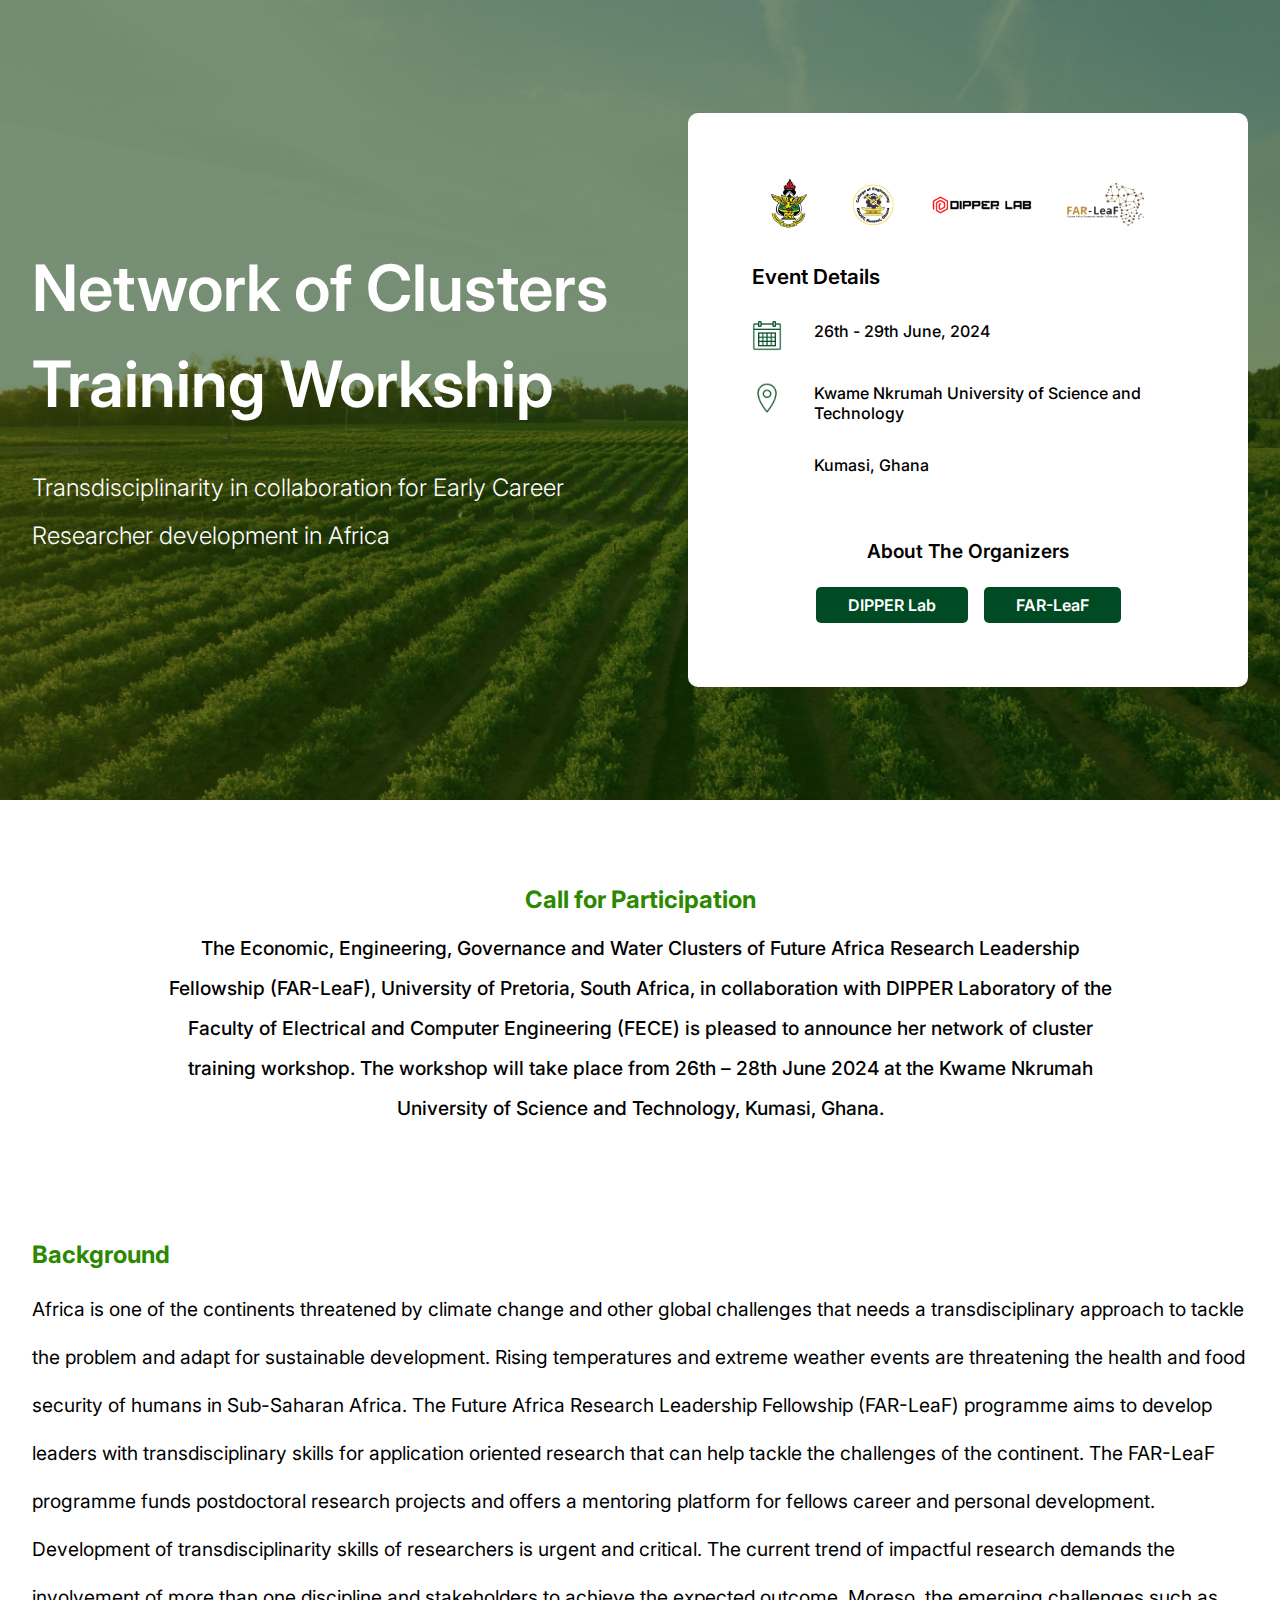
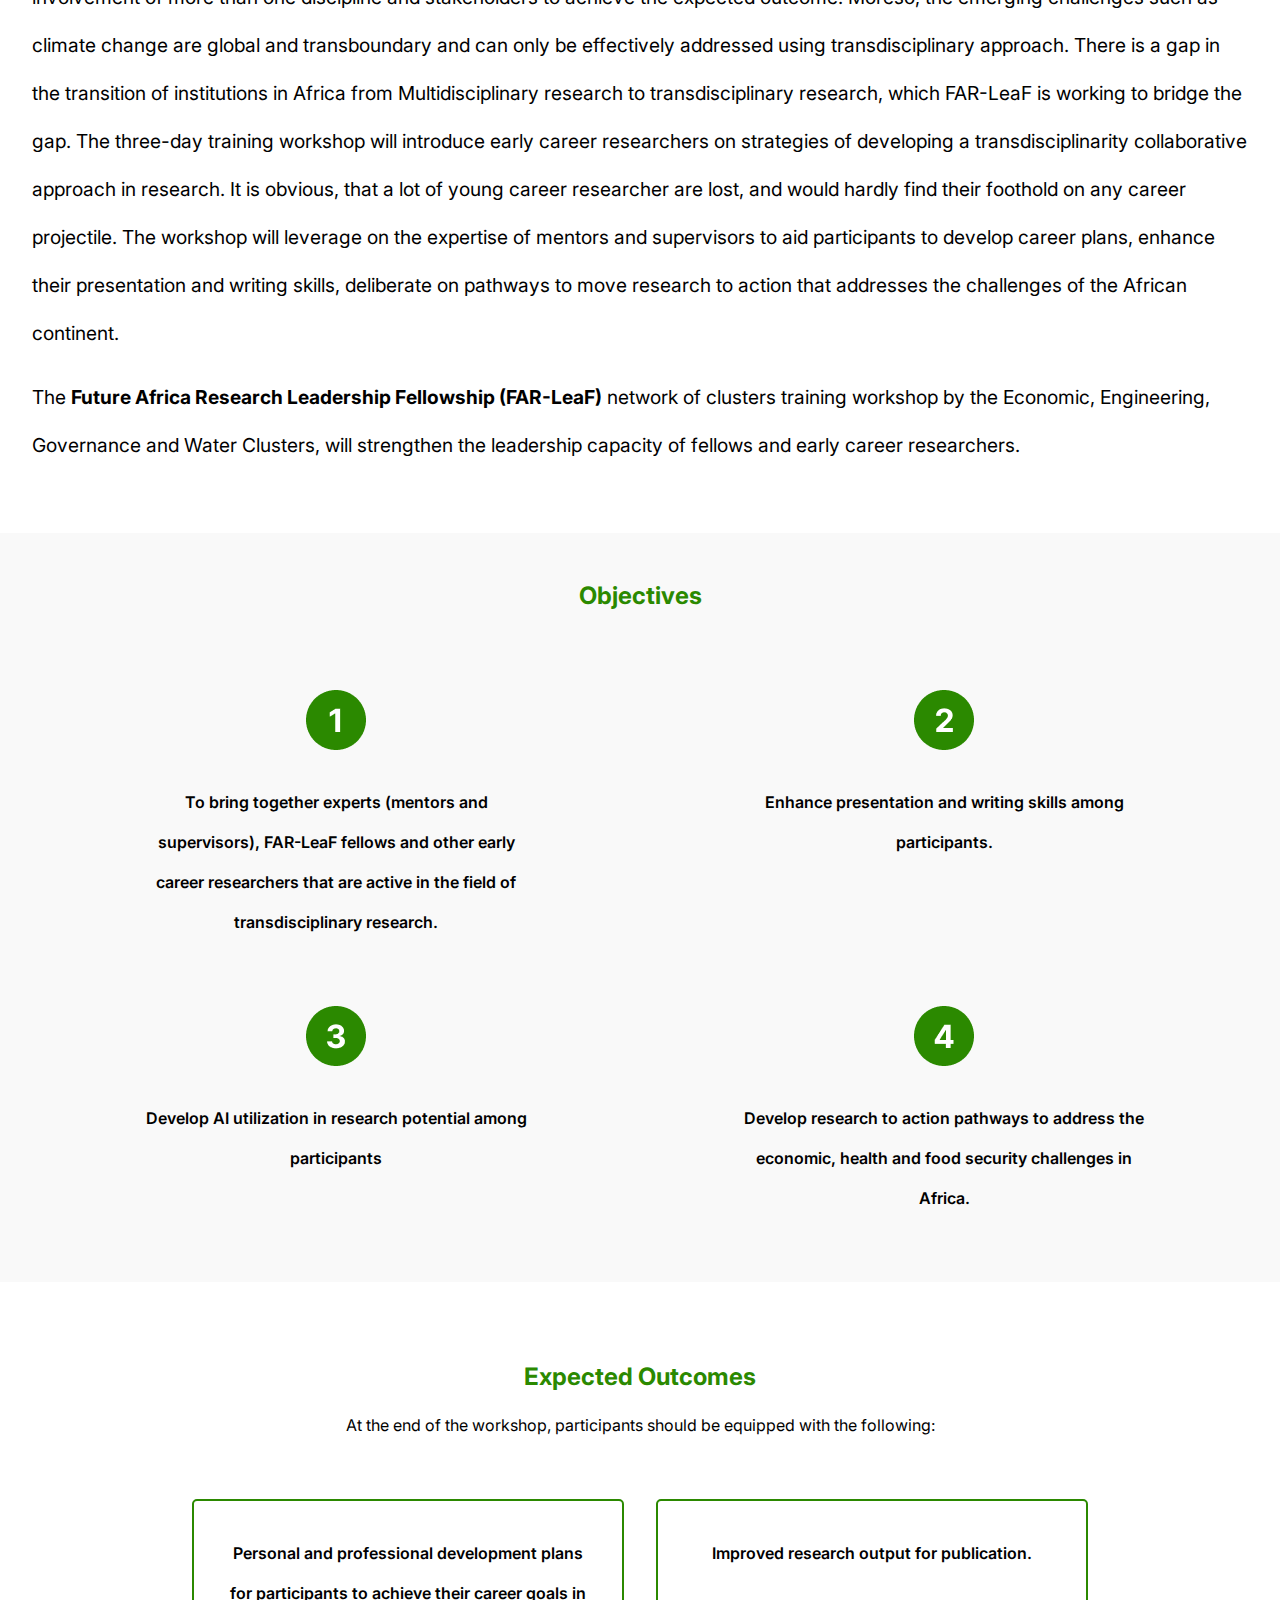
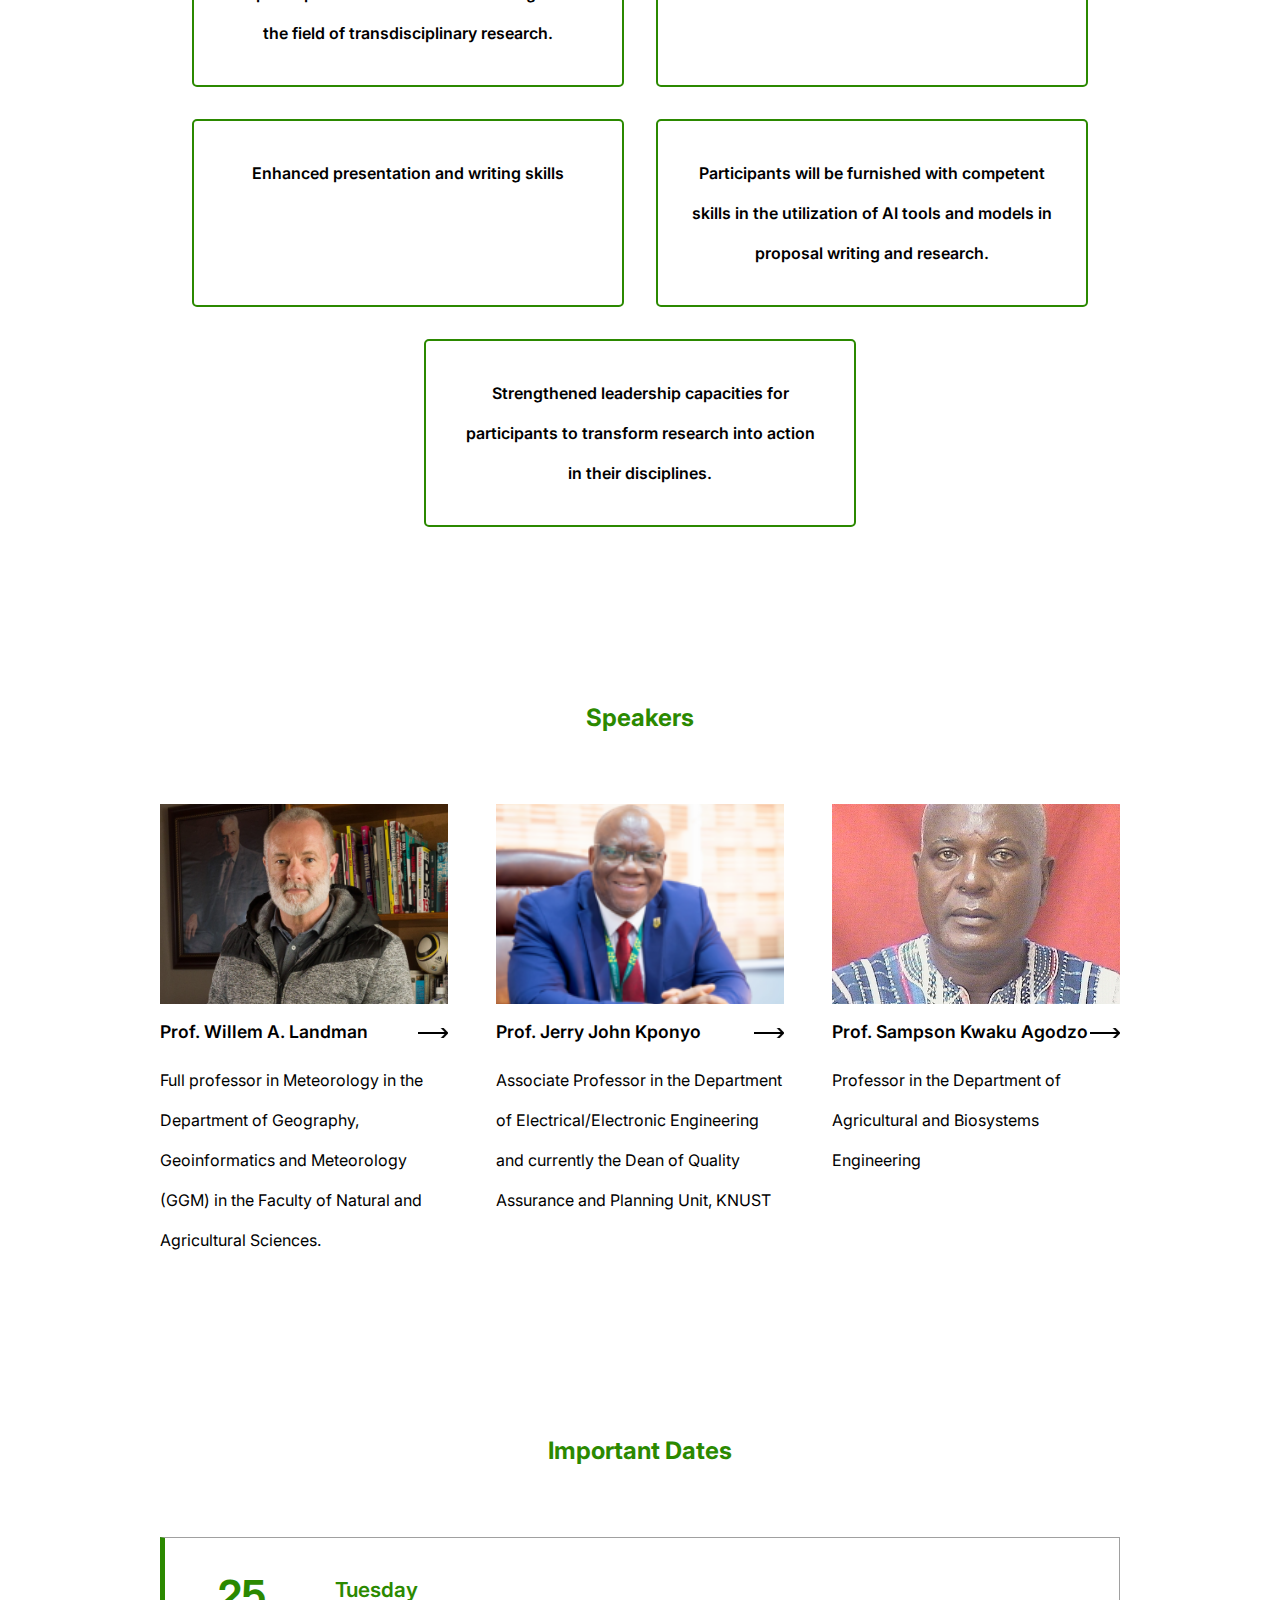
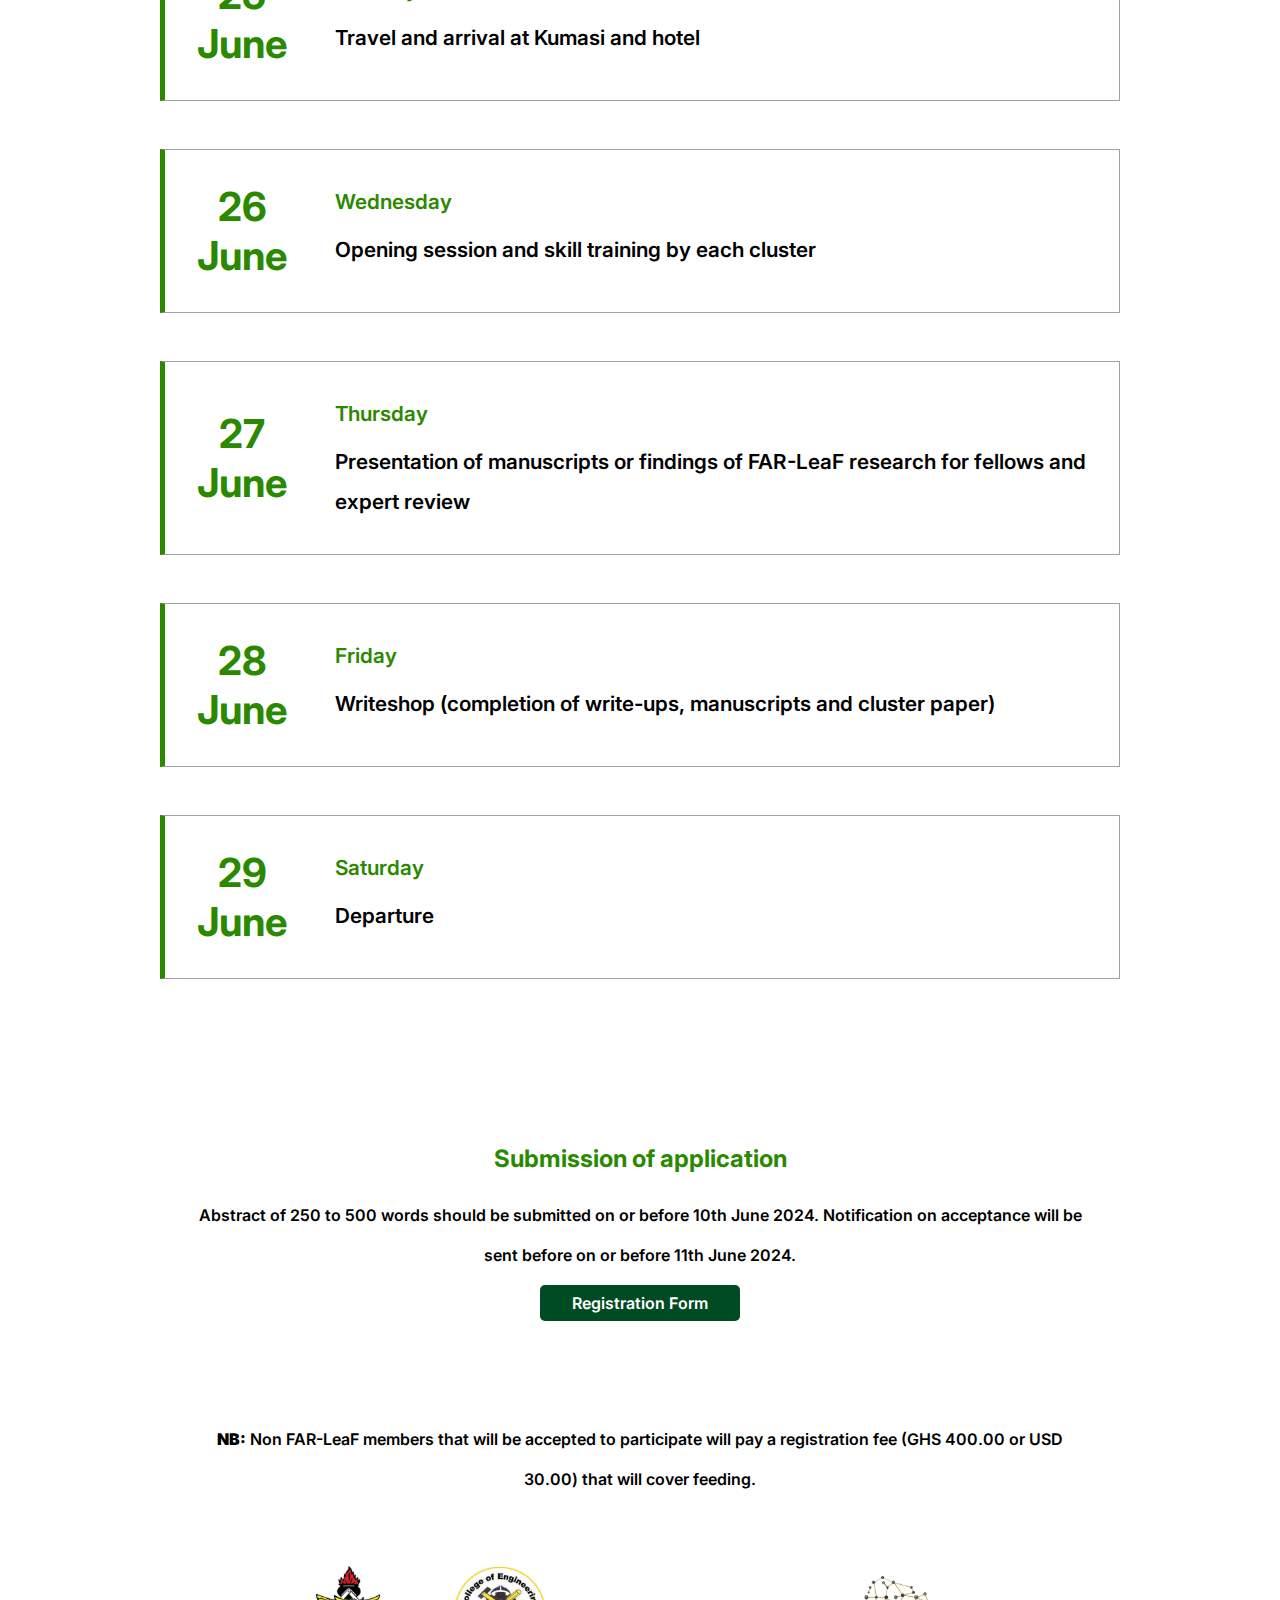
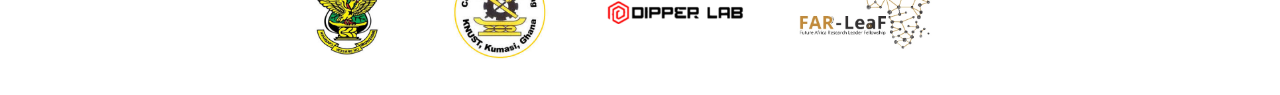
==== commit 981dd3d9: "fixed link mistake" ====
--- a/index.html
+++ b/index.html
@@ -3,7 +3,7 @@
   <head>
     <meta charset="UTF-8" />
     <meta name="viewport" content="width=device-width, initial-scale=1.0" />
-    <link rel="icon" href="assets/icons/logo_icon.png"
+    <link rel="icon" href="assets/icons/logo_icon.png"/>
     <title>Network Of Clusters</title>
     <link rel="stylesheet" href="index.css" />
   </head>
